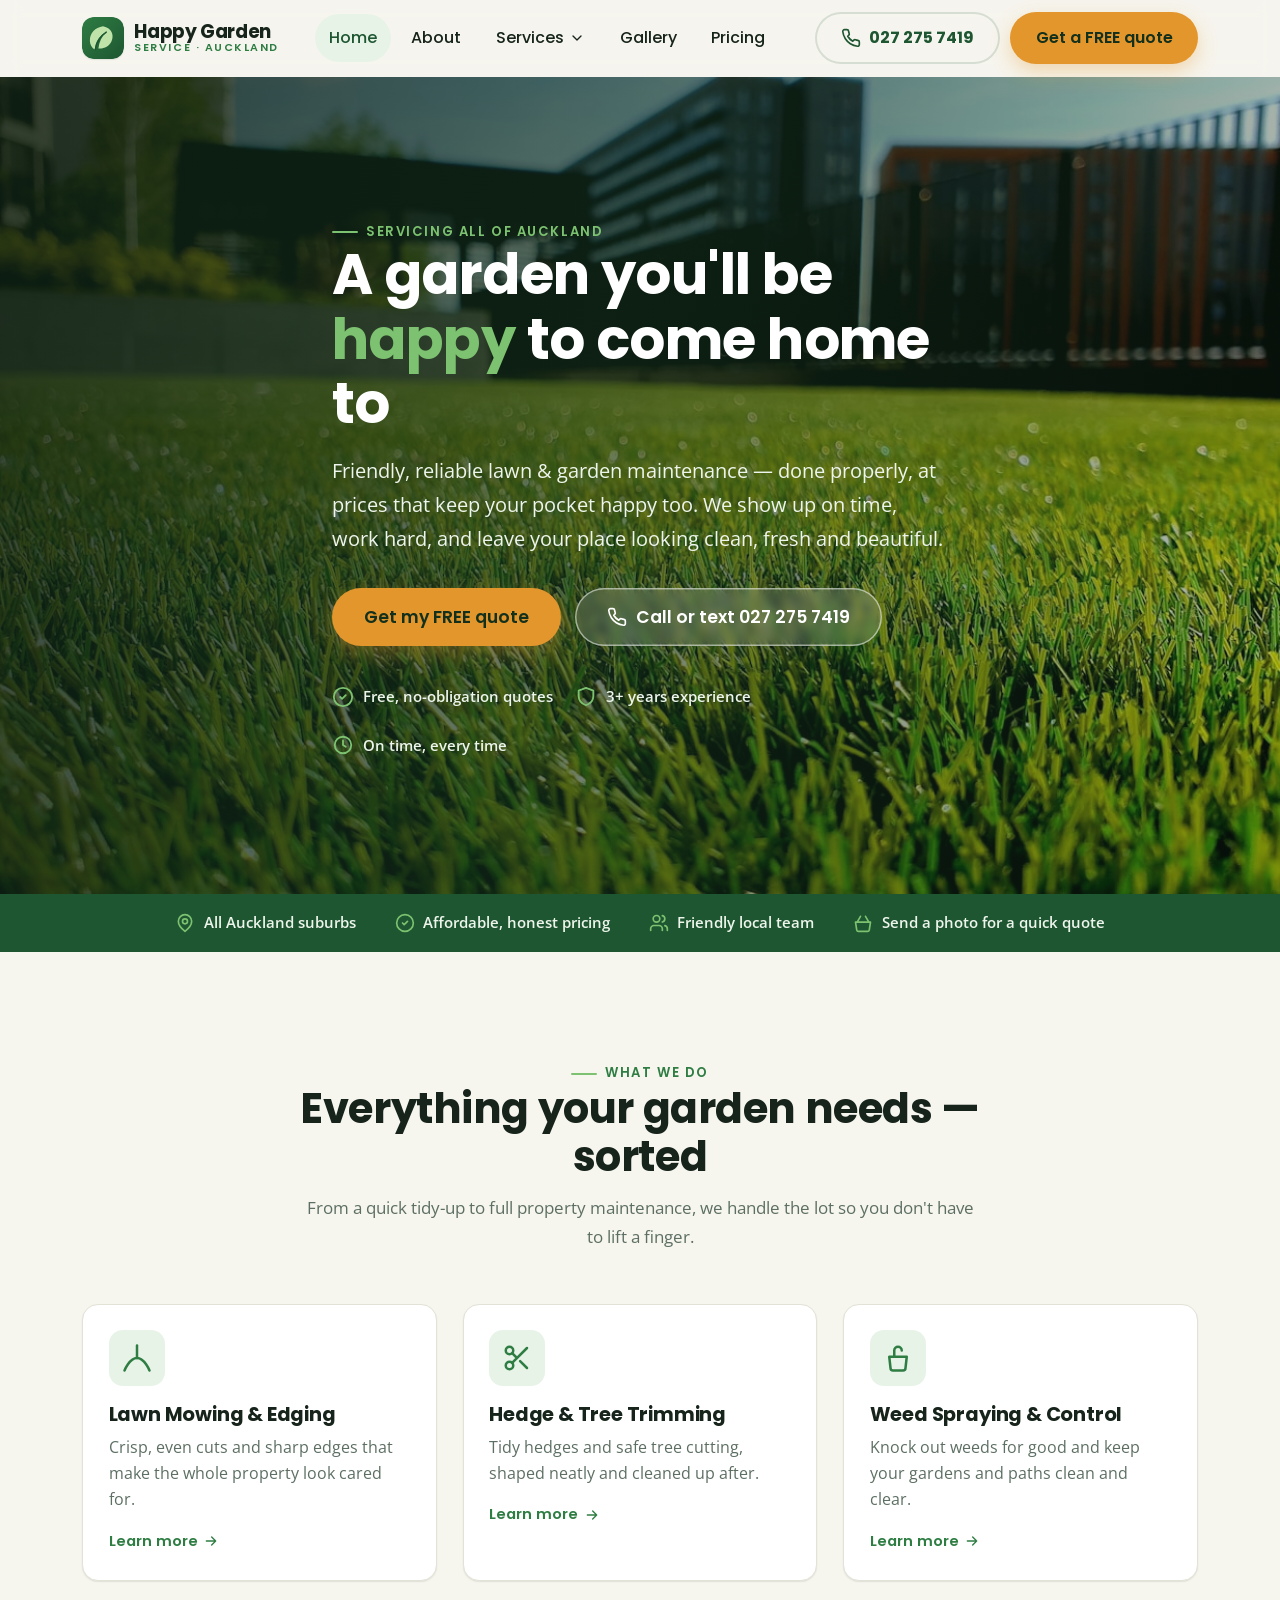
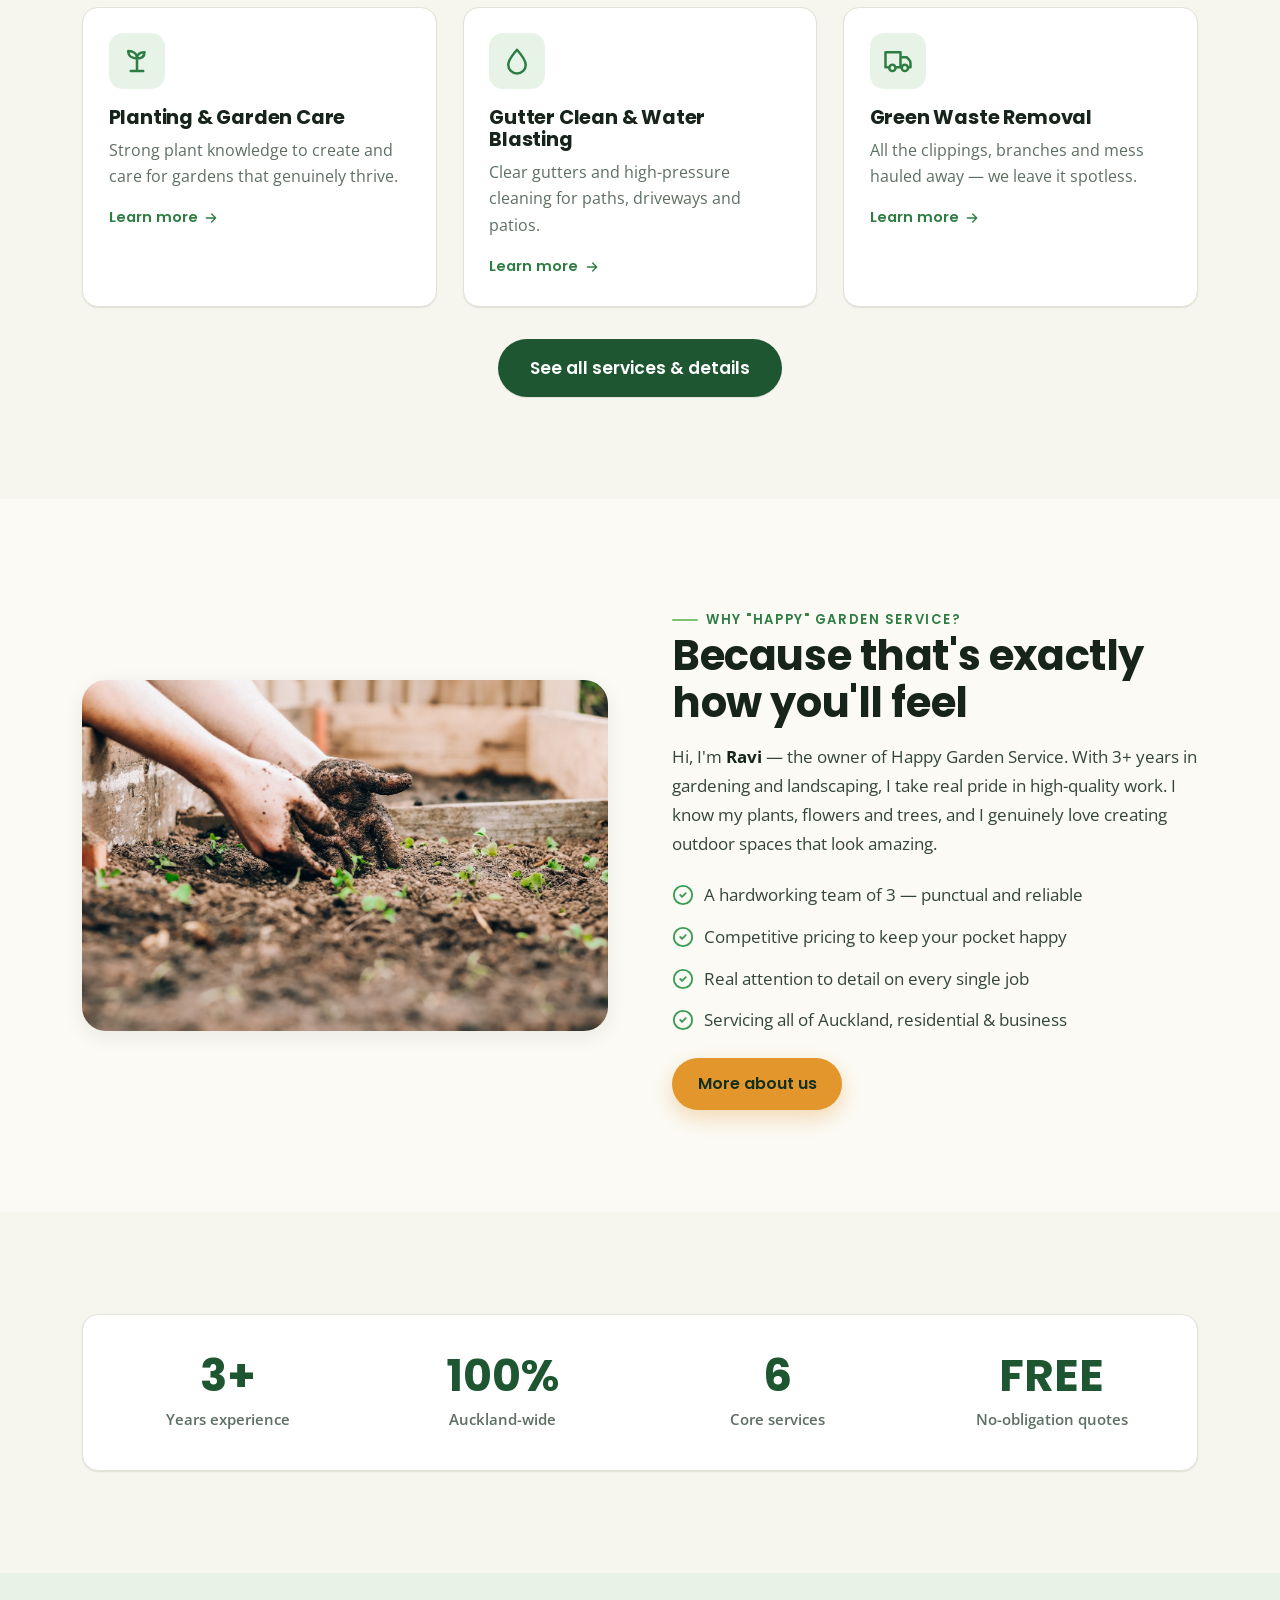
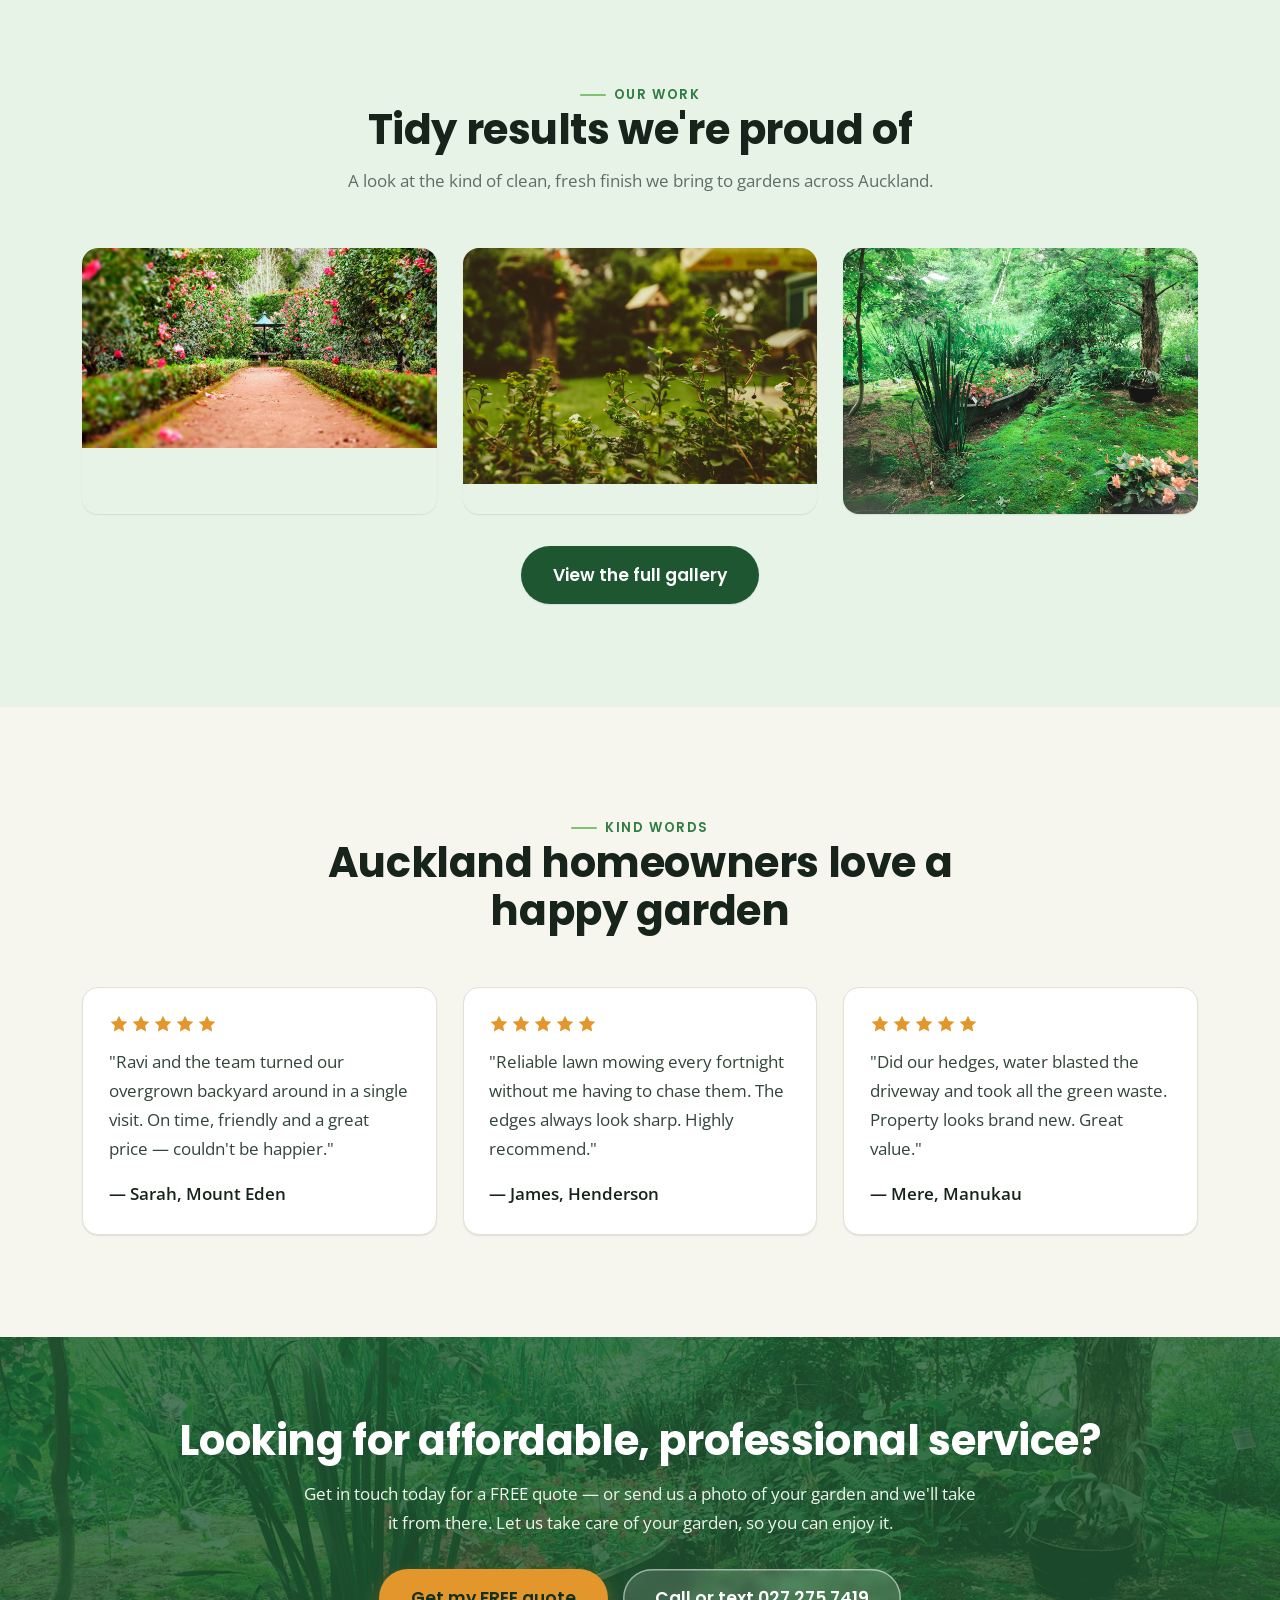
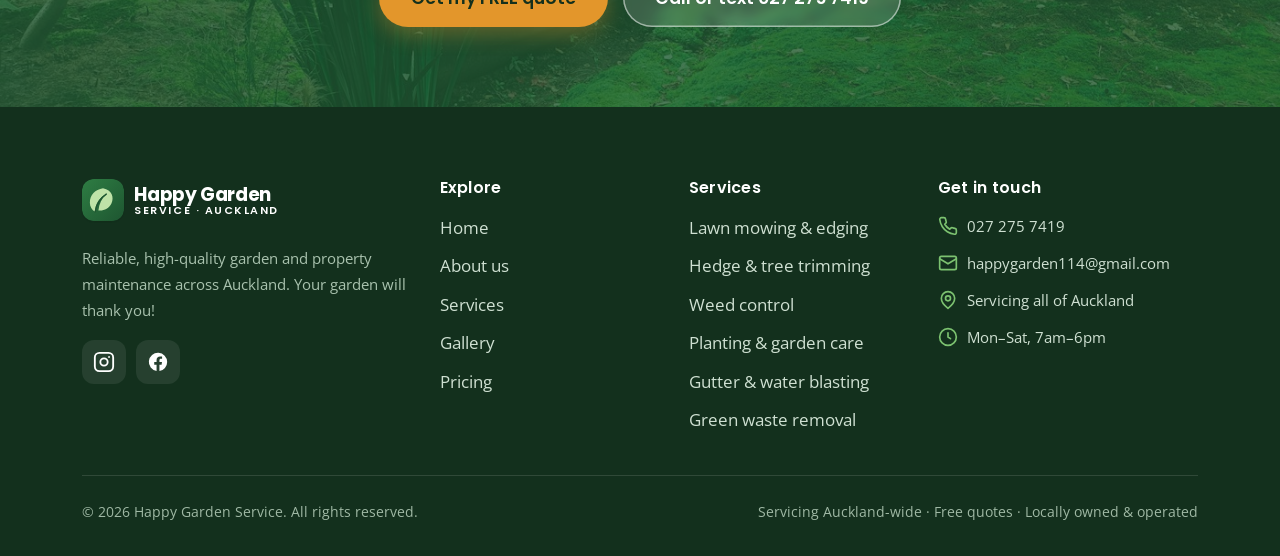
==== index.html @ cedd719c "Initial commit: Happy Garden Service website Multi-page static site (HTML/CSS/vanilla JS) for an Auc" ====
<!DOCTYPE html>
<html lang="en-NZ">
<head>
  <meta charset="UTF-8" />
  <meta name="viewport" content="width=device-width, initial-scale=1" />
  <title>Happy Garden Service | Lawn Mowing & Garden Maintenance in Auckland</title>
  <meta name="description" content="Affordable, reliable garden & lawn maintenance across Auckland. Lawn mowing, hedge trimming, weed control, planting, water blasting & green waste removal. Call 027 275 7419 for a FREE quote." />
  <meta name="keywords" content="lawn mowing Auckland, garden maintenance Auckland, hedge trimming, weed spraying, landscaping Auckland, gutter cleaning, water blasting, green waste removal" />
  <meta name="author" content="Happy Garden Service" />
  <link rel="canonical" href="https://www.happygardenservice.co.nz/" />
  <meta name="theme-color" content="#1e5631" />

  <!-- Open Graph / social -->
  <meta property="og:type" content="website" />
  <meta property="og:title" content="Happy Garden Service — Auckland Garden & Lawn Care" />
  <meta property="og:description" content="Your garden will thank you! Affordable, friendly, professional garden maintenance across Auckland. Get a FREE quote today." />
  <meta property="og:image" content="https://www.happygardenservice.co.nz/assets/images/hero-lawn.jpg" />
  <meta property="og:locale" content="en_NZ" />
  <meta name="twitter:card" content="summary_large_image" />

  <link rel="icon" type="image/svg+xml" href="assets/favicon.svg" />
  <link rel="apple-touch-icon" href="assets/favicon.svg" />
  <link rel="preconnect" href="https://fonts.googleapis.com" />
  <link rel="preconnect" href="https://fonts.gstatic.com" crossorigin />
  <link rel="stylesheet" href="css/styles.css" />

  <!-- Local business structured data (SEO) -->
  <script type="application/ld+json">
  {
    "@context": "https://schema.org",
    "@type": "LandscapingBusiness",
    "name": "Happy Garden Service",
    "image": "https://www.happygardenservice.co.nz/assets/images/hero-lawn.jpg",
    "description": "Garden and property maintenance across Auckland — lawn mowing, hedge trimming, weed control, planting, water blasting and green waste removal.",
    "telephone": "+64272757419",
    "email": "happygarden114@gmail.com",
    "url": "https://www.happygardenservice.co.nz/",
    "areaServed": { "@type": "City", "name": "Auckland" },
    "address": { "@type": "PostalAddress", "addressLocality": "Auckland", "addressCountry": "NZ" },
    "priceRange": "$$",
    "openingHours": "Mo-Sa 07:00-18:00",
    "sameAs": [
      "https://www.instagram.com/happygardenservice04/",
      "https://www.facebook.com/happygardenservice/"
    ]
  }
  </script>
</head>
<body>
  <a class="skip-link" href="#main">Skip to content</a>

  <!-- ============================ HEADER ============================ -->
  <header class="site-header">
    <div class="container nav">
      <a class="brand" href="index.html" aria-label="Happy Garden Service home">
        <img class="mark" src="assets/favicon.svg" alt="" width="42" height="42" />
        <span class="brand-text">Happy Garden<span>Service · Auckland</span></span>
      </a>

      <nav aria-label="Primary">
        <ul class="nav-menu">
          <li><a class="nav-link" href="index.html" aria-current="page">Home</a></li>
          <li><a class="nav-link" href="about.html">About</a></li>
          <li class="nav-item-dd">
            <button class="nav-link has-dropdown" aria-expanded="false" aria-haspopup="true">
              Services
              <svg class="chev" viewBox="0 0 24 24" fill="none" stroke="currentColor" stroke-width="2" stroke-linecap="round" stroke-linejoin="round"><path d="m6 9 6 6 6-6"/></svg>
            </button>
            <div class="dropdown" role="menu">
              <a href="services.html#lawn" role="menuitem"><svg viewBox="0 0 24 24" fill="none" stroke="currentColor" stroke-width="2" stroke-linecap="round" stroke-linejoin="round"><path d="M2 22s4-10 10-10 10 10 10 10"/><path d="M12 12V2"/></svg><span><span class="dd-t">Lawn Mowing & Edging</span><span class="dd-d">Crisp, even lawns every visit</span></span></a>
              <a href="services.html#hedge" role="menuitem"><svg viewBox="0 0 24 24" fill="none" stroke="currentColor" stroke-width="2" stroke-linecap="round" stroke-linejoin="round"><circle cx="6" cy="6" r="3"/><circle cx="6" cy="18" r="3"/><path d="M20 4 8.12 15.88M14.47 14.48 20 20M8.12 8.12 12 12"/></svg><span><span class="dd-t">Hedge & Tree Trimming</span><span class="dd-d">Neat shapes, tidy finish</span></span></a>
              <a href="services.html#weed" role="menuitem"><svg viewBox="0 0 24 24" fill="none" stroke="currentColor" stroke-width="2" stroke-linecap="round" stroke-linejoin="round"><path d="M9 11V6a3 3 0 0 1 6 0M5 11h14l-1 9a2 2 0 0 1-2 2H8a2 2 0 0 1-2-2z"/></svg><span><span class="dd-t">Weed Spraying & Control</span><span class="dd-d">Say goodbye to weeds</span></span></a>
              <a href="services.html#planting" role="menuitem"><svg viewBox="0 0 24 24" fill="none" stroke="currentColor" stroke-width="2" stroke-linecap="round" stroke-linejoin="round"><path d="M7 20h10M12 20V10M12 10C12 6 9 4 5 4c0 4 3 6 7 6M12 10c0-3 2-5 6-5 0 3-2 5-6 5"/></svg><span><span class="dd-t">Planting & Garden Care</span><span class="dd-d">Healthy, thriving gardens</span></span></a>
              <a href="services.html#blasting" role="menuitem"><svg viewBox="0 0 24 24" fill="none" stroke="currentColor" stroke-width="2" stroke-linecap="round" stroke-linejoin="round"><path d="M12 22a7 7 0 0 0 7-7c0-4-7-12-7-12S5 11 5 15a7 7 0 0 0 7 7z"/></svg><span><span class="dd-t">Gutter Clean & Water Blast</span><span class="dd-d">Sparkling paths & drives</span></span></a>
              <a href="services.html#waste" role="menuitem"><svg viewBox="0 0 24 24" fill="none" stroke="currentColor" stroke-width="2" stroke-linecap="round" stroke-linejoin="round"><path d="M10 17h4V5H2v12h3M20 17h2v-3.34a4 4 0 0 0-1.17-2.83L19 9h-5v8h1"/><circle cx="7.5" cy="17.5" r="2.5"/><circle cx="17.5" cy="17.5" r="2.5"/></svg><span><span class="dd-t">Green Waste Removal</span><span class="dd-d">We haul it all away</span></span></a>
              <a href="services.html" role="menuitem" style="background:var(--mint)"><svg viewBox="0 0 24 24" fill="none" stroke="currentColor" stroke-width="2" stroke-linecap="round" stroke-linejoin="round"><path d="M5 12h14M13 6l6 6-6 6"/></svg><span><span class="dd-t">View all services</span></span></a>
            </div>
          </li>
          <li><a class="nav-link" href="portfolio.html">Gallery</a></li>
          <li><a class="nav-link" href="pricing.html">Pricing</a></li>
        </ul>
      </nav>

      <div class="nav-cta">
        <a class="btn btn-outline btn-call" href="tel:+64272757419">
          <svg viewBox="0 0 24 24" fill="none" stroke="currentColor" stroke-width="2" stroke-linecap="round" stroke-linejoin="round"><path d="M22 16.92v3a2 2 0 0 1-2.18 2 19.79 19.79 0 0 1-8.63-3.07 19.5 19.5 0 0 1-6-6 19.79 19.79 0 0 1-3.07-8.67A2 2 0 0 1 4.11 2h3a2 2 0 0 1 2 1.72c.13.96.36 1.9.7 2.81a2 2 0 0 1-.45 2.11L8.09 9.91a16 16 0 0 0 6 6l1.27-1.27a2 2 0 0 1 2.11-.45c.91.34 1.85.57 2.81.7A2 2 0 0 1 22 16.92z"/></svg>
          <span class="num">027 275 7419</span>
        </a>
        <a class="btn btn-primary" href="pricing.html#book">Get a FREE quote</a>
        <button class="nav-toggle" aria-label="Open menu" aria-expanded="false" aria-controls="primary-nav">
          <svg class="icon-open" viewBox="0 0 24 24" fill="none" stroke="currentColor" stroke-width="2" stroke-linecap="round" stroke-linejoin="round"><path d="M4 6h16M4 12h16M4 18h16"/></svg>
          <svg class="icon-close" viewBox="0 0 24 24" fill="none" stroke="currentColor" stroke-width="2" stroke-linecap="round" stroke-linejoin="round"><path d="M18 6 6 18M6 6l12 12"/></svg>
        </button>
      </div>
    </div>
  </header>

  <main id="main">
    <!-- ============================ HERO ============================ -->
    <section class="hero">
      <div class="hero-media">
        <img src="assets/images/hero-lawn.jpg" alt="A freshly mown, lush green lawn in an Auckland backyard" fetchpriority="high" />
      </div>
      <div class="container hero-inner">
        <span class="eyebrow" style="color:var(--leaf)">Servicing all of Auckland</span>
        <h1>A garden you'll be <span class="accent">happy</span> to come home to</h1>
        <p class="hero-lead">Friendly, reliable lawn &amp; garden maintenance — done properly, at prices that keep your pocket happy too. We show up on time, work hard, and leave your place looking clean, fresh and beautiful.</p>
        <div class="hero-actions">
          <a class="btn btn-primary btn-lg" href="pricing.html#book">Get my FREE quote</a>
          <a class="btn btn-ghost-light btn-lg" href="tel:+64272757419">
            <svg viewBox="0 0 24 24" fill="none" stroke="currentColor" stroke-width="2" stroke-linecap="round" stroke-linejoin="round"><path d="M22 16.92v3a2 2 0 0 1-2.18 2 19.79 19.79 0 0 1-8.63-3.07 19.5 19.5 0 0 1-6-6 19.79 19.79 0 0 1-3.07-8.67A2 2 0 0 1 4.11 2h3a2 2 0 0 1 2 1.72c.13.96.36 1.9.7 2.81a2 2 0 0 1-.45 2.11L8.09 9.91a16 16 0 0 0 6 6l1.27-1.27a2 2 0 0 1 2.11-.45c.91.34 1.85.57 2.81.7A2 2 0 0 1 22 16.92z"/></svg>
            Call or text 027 275 7419
          </a>
        </div>
        <div class="hero-badges">
          <span class="hero-badge"><svg viewBox="0 0 24 24" fill="none" stroke="currentColor" stroke-width="2" stroke-linecap="round" stroke-linejoin="round"><path d="m9 12 2 2 4-4"/><circle cx="12" cy="12" r="10"/></svg> Free, no-obligation quotes</span>
          <span class="hero-badge"><svg viewBox="0 0 24 24" fill="none" stroke="currentColor" stroke-width="2" stroke-linecap="round" stroke-linejoin="round"><path d="M12 2 4 5v6c0 5 3.4 8.5 8 10 4.6-1.5 8-5 8-10V5z"/></svg> 3+ years experience</span>
          <span class="hero-badge"><svg viewBox="0 0 24 24" fill="none" stroke="currentColor" stroke-width="2" stroke-linecap="round" stroke-linejoin="round"><path d="M3 12a9 9 0 1 0 18 0 9 9 0 0 0-18 0z"/><path d="M12 7v5l3 2"/></svg> On time, every time</span>
        </div>
      </div>
    </section>

    <!-- ========================== TRUST BAR ========================= -->
    <div class="trustbar">
      <div class="container">
        <span><svg viewBox="0 0 24 24" fill="none" stroke="currentColor" stroke-width="2" stroke-linecap="round" stroke-linejoin="round"><path d="M20 10c0 6-8 12-8 12s-8-6-8-12a8 8 0 0 1 16 0z"/><circle cx="12" cy="10" r="3"/></svg> All Auckland suburbs</span>
        <span><svg viewBox="0 0 24 24" fill="none" stroke="currentColor" stroke-width="2" stroke-linecap="round" stroke-linejoin="round"><path d="m9 12 2 2 4-4"/><circle cx="12" cy="12" r="10"/></svg> Affordable, honest pricing</span>
        <span><svg viewBox="0 0 24 24" fill="none" stroke="currentColor" stroke-width="2" stroke-linecap="round" stroke-linejoin="round"><path d="M16 21v-2a4 4 0 0 0-4-4H6a4 4 0 0 0-4 4v2"/><circle cx="9" cy="7" r="4"/><path d="M22 21v-2a4 4 0 0 0-3-3.87M16 3.13a4 4 0 0 1 0 7.75"/></svg> Friendly local team</span>
        <span><svg viewBox="0 0 24 24" fill="none" stroke="currentColor" stroke-width="2" stroke-linecap="round" stroke-linejoin="round"><path d="m5 11 4-7M19 11l-4-7M3 11h18l-1.5 9.5a2 2 0 0 1-2 1.5h-11a2 2 0 0 1-2-1.5z"/></svg> Send a photo for a quick quote</span>
      </div>
    </div>

    <!-- =========================== SERVICES ========================= -->
    <section class="section">
      <div class="container">
        <div class="section-head reveal">
          <span class="eyebrow">What we do</span>
          <h2>Everything your garden needs — sorted</h2>
          <p>From a quick tidy-up to full property maintenance, we handle the lot so you don't have to lift a finger.</p>
        </div>

        <div class="grid grid-3">
          <a class="card service-card reveal" href="services.html#lawn" id="s-lawn">
            <span class="ic"><svg viewBox="0 0 24 24" fill="none" stroke="currentColor" stroke-width="2" stroke-linecap="round" stroke-linejoin="round"><path d="M2 22s4-10 10-10 10 10 10 10"/><path d="M12 12V2"/></svg></span>
            <h3>Lawn Mowing &amp; Edging</h3>
            <p>Crisp, even cuts and sharp edges that make the whole property look cared for.</p>
            <span class="more">Learn more <svg viewBox="0 0 24 24" fill="none" stroke="currentColor" stroke-width="2" stroke-linecap="round" stroke-linejoin="round"><path d="M5 12h14M13 6l6 6-6 6"/></svg></span>
          </a>
          <a class="card service-card reveal d1" href="services.html#hedge">
            <span class="ic"><svg viewBox="0 0 24 24" fill="none" stroke="currentColor" stroke-width="2" stroke-linecap="round" stroke-linejoin="round"><circle cx="6" cy="6" r="3"/><circle cx="6" cy="18" r="3"/><path d="M20 4 8.12 15.88M14.47 14.48 20 20M8.12 8.12 12 12"/></svg></span>
            <h3>Hedge &amp; Tree Trimming</h3>
            <p>Tidy hedges and safe tree cutting, shaped neatly and cleaned up after.</p>
            <span class="more">Learn more <svg viewBox="0 0 24 24" fill="none" stroke="currentColor" stroke-width="2" stroke-linecap="round" stroke-linejoin="round"><path d="M5 12h14M13 6l6 6-6 6"/></svg></span>
          </a>
          <a class="card service-card reveal d2" href="services.html#weed">
            <span class="ic"><svg viewBox="0 0 24 24" fill="none" stroke="currentColor" stroke-width="2" stroke-linecap="round" stroke-linejoin="round"><path d="M9 11V6a3 3 0 0 1 6 0M5 11h14l-1 9a2 2 0 0 1-2 2H8a2 2 0 0 1-2-2z"/></svg></span>
            <h3>Weed Spraying &amp; Control</h3>
            <p>Knock out weeds for good and keep your gardens and paths clean and clear.</p>
            <span class="more">Learn more <svg viewBox="0 0 24 24" fill="none" stroke="currentColor" stroke-width="2" stroke-linecap="round" stroke-linejoin="round"><path d="M5 12h14M13 6l6 6-6 6"/></svg></span>
          </a>
          <a class="card service-card reveal" href="services.html#planting">
            <span class="ic"><svg viewBox="0 0 24 24" fill="none" stroke="currentColor" stroke-width="2" stroke-linecap="round" stroke-linejoin="round"><path d="M7 20h10M12 20V10M12 10C12 6 9 4 5 4c0 4 3 6 7 6M12 10c0-3 2-5 6-5 0 3-2 5-6 5"/></svg></span>
            <h3>Planting &amp; Garden Care</h3>
            <p>Strong plant knowledge to create and care for gardens that genuinely thrive.</p>
            <span class="more">Learn more <svg viewBox="0 0 24 24" fill="none" stroke="currentColor" stroke-width="2" stroke-linecap="round" stroke-linejoin="round"><path d="M5 12h14M13 6l6 6-6 6"/></svg></span>
          </a>
          <a class="card service-card reveal d1" href="services.html#blasting">
            <span class="ic"><svg viewBox="0 0 24 24" fill="none" stroke="currentColor" stroke-width="2" stroke-linecap="round" stroke-linejoin="round"><path d="M12 22a7 7 0 0 0 7-7c0-4-7-12-7-12S5 11 5 15a7 7 0 0 0 7 7z"/></svg></span>
            <h3>Gutter Clean &amp; Water Blasting</h3>
            <p>Clear gutters and high-pressure cleaning for paths, driveways and patios.</p>
            <span class="more">Learn more <svg viewBox="0 0 24 24" fill="none" stroke="currentColor" stroke-width="2" stroke-linecap="round" stroke-linejoin="round"><path d="M5 12h14M13 6l6 6-6 6"/></svg></span>
          </a>
          <a class="card service-card reveal d2" href="services.html#waste">
            <span class="ic"><svg viewBox="0 0 24 24" fill="none" stroke="currentColor" stroke-width="2" stroke-linecap="round" stroke-linejoin="round"><path d="M10 17h4V5H2v12h3M20 17h2v-3.34a4 4 0 0 0-1.17-2.83L19 9h-5v8h1"/><circle cx="7.5" cy="17.5" r="2.5"/><circle cx="17.5" cy="17.5" r="2.5"/></svg></span>
            <h3>Green Waste Removal</h3>
            <p>All the clippings, branches and mess hauled away — we leave it spotless.</p>
            <span class="more">Learn more <svg viewBox="0 0 24 24" fill="none" stroke="currentColor" stroke-width="2" stroke-linecap="round" stroke-linejoin="round"><path d="M5 12h14M13 6l6 6-6 6"/></svg></span>
          </a>
        </div>
        <div class="text-center mt-4 reveal">
          <a class="btn btn-green btn-lg" href="services.html">See all services &amp; details</a>
        </div>
      </div>
    </section>

    <!-- ========================= WHY / ABOUT ======================== -->
    <section class="section section--tint">
      <div class="container split">
        <div class="split-media reveal">
          <img src="assets/images/planting-hands.jpg" alt="A Happy Garden Service gardener planting seedlings in fresh soil" loading="lazy" />
        </div>
        <div class="split-body reveal d1">
          <span class="eyebrow">Why "Happy" Garden Service?</span>
          <h2>Because that's exactly how you'll feel</h2>
          <p>Hi, I'm <strong>Ravi</strong> — the owner of Happy Garden Service. With 3+ years in gardening and landscaping, I take real pride in high-quality work. I know my plants, flowers and trees, and I genuinely love creating outdoor spaces that look amazing.</p>
          <ul class="split-list">
            <li><svg viewBox="0 0 24 24" fill="none" stroke="currentColor" stroke-width="2" stroke-linecap="round" stroke-linejoin="round"><path d="m9 12 2 2 4-4"/><circle cx="12" cy="12" r="10"/></svg> A hardworking team of 3 — punctual and reliable</li>
            <li><svg viewBox="0 0 24 24" fill="none" stroke="currentColor" stroke-width="2" stroke-linecap="round" stroke-linejoin="round"><path d="m9 12 2 2 4-4"/><circle cx="12" cy="12" r="10"/></svg> Competitive pricing to keep your pocket happy</li>
            <li><svg viewBox="0 0 24 24" fill="none" stroke="currentColor" stroke-width="2" stroke-linecap="round" stroke-linejoin="round"><path d="m9 12 2 2 4-4"/><circle cx="12" cy="12" r="10"/></svg> Real attention to detail on every single job</li>
            <li><svg viewBox="0 0 24 24" fill="none" stroke="currentColor" stroke-width="2" stroke-linecap="round" stroke-linejoin="round"><path d="m9 12 2 2 4-4"/><circle cx="12" cy="12" r="10"/></svg> Servicing all of Auckland, residential &amp; business</li>
          </ul>
          <a class="btn btn-primary" href="about.html">More about us</a>
        </div>
      </div>
    </section>

    <!-- =========================== STATS ============================ -->
    <section class="section">
      <div class="container">
        <div class="card stats reveal" style="padding:1rem">
          <div class="stat"><div class="num"><span data-count="3" data-suffix="+">0</span></div><div class="lbl">Years experience</div></div>
          <div class="stat"><div class="num"><span data-count="100" data-suffix="%">0</span></div><div class="lbl">Auckland-wide</div></div>
          <div class="stat"><div class="num"><span data-count="6">0</span></div><div class="lbl">Core services</div></div>
          <div class="stat"><div class="num">FREE</div><div class="lbl">No-obligation quotes</div></div>
        </div>
      </div>
    </section>

    <!-- ========================= GALLERY PREVIEW ==================== -->
    <section class="section section--mint">
      <div class="container">
        <div class="section-head reveal">
          <span class="eyebrow">Our work</span>
          <h2>Tidy results we're proud of</h2>
          <p>A look at the kind of clean, fresh finish we bring to gardens across Auckland.</p>
        </div>
        <div class="grid grid-3">
          <div class="shot reveal" style="border-radius:var(--radius);overflow:hidden;box-shadow:var(--shadow-sm)">
            <img src="assets/images/garden-path.jpg" alt="A flowering garden path neatly maintained" loading="lazy" />
          </div>
          <div class="shot reveal d1" style="border-radius:var(--radius);overflow:hidden;box-shadow:var(--shadow-sm)">
            <img src="assets/images/backyard.jpg" alt="A tidy backyard garden with healthy lawn and plants" loading="lazy" />
          </div>
          <div class="shot reveal d2" style="border-radius:var(--radius);overflow:hidden;box-shadow:var(--shadow-sm)">
            <img src="assets/images/lush-garden.jpg" alt="A lush, well cared for green garden" loading="lazy" />
          </div>
        </div>
        <div class="text-center mt-4 reveal">
          <a class="btn btn-green btn-lg" href="portfolio.html">View the full gallery</a>
        </div>
      </div>
    </section>

    <!-- ======================== TESTIMONIALS ======================= -->
    <!-- NOTE TO OWNER: replace these with your real Google / Facebook reviews. -->
    <section class="section">
      <div class="container">
        <div class="section-head reveal">
          <span class="eyebrow">Kind words</span>
          <h2>Auckland homeowners love a happy garden</h2>
        </div>
        <div class="grid grid-3">
          <figure class="card reveal">
            <div style="color:var(--amber);display:flex;gap:2px" aria-label="5 out of 5 stars">
              <svg viewBox="0 0 24 24" fill="currentColor" width="20" height="20"><path d="m12 2 3.09 6.26L22 9.27l-5 4.87 1.18 6.88L12 17.77l-6.18 3.25L7 14.14 2 9.27l6.91-1.01z"/></svg>
              <svg viewBox="0 0 24 24" fill="currentColor" width="20" height="20"><path d="m12 2 3.09 6.26L22 9.27l-5 4.87 1.18 6.88L12 17.77l-6.18 3.25L7 14.14 2 9.27l6.91-1.01z"/></svg>
              <svg viewBox="0 0 24 24" fill="currentColor" width="20" height="20"><path d="m12 2 3.09 6.26L22 9.27l-5 4.87 1.18 6.88L12 17.77l-6.18 3.25L7 14.14 2 9.27l6.91-1.01z"/></svg>
              <svg viewBox="0 0 24 24" fill="currentColor" width="20" height="20"><path d="m12 2 3.09 6.26L22 9.27l-5 4.87 1.18 6.88L12 17.77l-6.18 3.25L7 14.14 2 9.27l6.91-1.01z"/></svg>
              <svg viewBox="0 0 24 24" fill="currentColor" width="20" height="20"><path d="m12 2 3.09 6.26L22 9.27l-5 4.87 1.18 6.88L12 17.77l-6.18 3.25L7 14.14 2 9.27l6.91-1.01z"/></svg>
            </div>
            <blockquote style="margin:.9rem 0 0;border:0;padding:0"><p>"Ravi and the team turned our overgrown backyard around in a single visit. On time, friendly and a great price — couldn't be happier."</p></blockquote>
            <figcaption class="muted mt-2" style="font-weight:600;color:var(--ink)">— Sarah, Mount Eden</figcaption>
          </figure>
          <figure class="card reveal d1">
            <div style="color:var(--amber);display:flex;gap:2px" aria-label="5 out of 5 stars">
              <svg viewBox="0 0 24 24" fill="currentColor" width="20" height="20"><path d="m12 2 3.09 6.26L22 9.27l-5 4.87 1.18 6.88L12 17.77l-6.18 3.25L7 14.14 2 9.27l6.91-1.01z"/></svg>
              <svg viewBox="0 0 24 24" fill="currentColor" width="20" height="20"><path d="m12 2 3.09 6.26L22 9.27l-5 4.87 1.18 6.88L12 17.77l-6.18 3.25L7 14.14 2 9.27l6.91-1.01z"/></svg>
              <svg viewBox="0 0 24 24" fill="currentColor" width="20" height="20"><path d="m12 2 3.09 6.26L22 9.27l-5 4.87 1.18 6.88L12 17.77l-6.18 3.25L7 14.14 2 9.27l6.91-1.01z"/></svg>
              <svg viewBox="0 0 24 24" fill="currentColor" width="20" height="20"><path d="m12 2 3.09 6.26L22 9.27l-5 4.87 1.18 6.88L12 17.77l-6.18 3.25L7 14.14 2 9.27l6.91-1.01z"/></svg>
              <svg viewBox="0 0 24 24" fill="currentColor" width="20" height="20"><path d="m12 2 3.09 6.26L22 9.27l-5 4.87 1.18 6.88L12 17.77l-6.18 3.25L7 14.14 2 9.27l6.91-1.01z"/></svg>
            </div>
            <blockquote style="margin:.9rem 0 0;border:0;padding:0"><p>"Reliable lawn mowing every fortnight without me having to chase them. The edges always look sharp. Highly recommend."</p></blockquote>
            <figcaption class="muted mt-2" style="font-weight:600;color:var(--ink)">— James, Henderson</figcaption>
          </figure>
          <figure class="card reveal d2">
            <div style="color:var(--amber);display:flex;gap:2px" aria-label="5 out of 5 stars">
              <svg viewBox="0 0 24 24" fill="currentColor" width="20" height="20"><path d="m12 2 3.09 6.26L22 9.27l-5 4.87 1.18 6.88L12 17.77l-6.18 3.25L7 14.14 2 9.27l6.91-1.01z"/></svg>
              <svg viewBox="0 0 24 24" fill="currentColor" width="20" height="20"><path d="m12 2 3.09 6.26L22 9.27l-5 4.87 1.18 6.88L12 17.77l-6.18 3.25L7 14.14 2 9.27l6.91-1.01z"/></svg>
              <svg viewBox="0 0 24 24" fill="currentColor" width="20" height="20"><path d="m12 2 3.09 6.26L22 9.27l-5 4.87 1.18 6.88L12 17.77l-6.18 3.25L7 14.14 2 9.27l6.91-1.01z"/></svg>
              <svg viewBox="0 0 24 24" fill="currentColor" width="20" height="20"><path d="m12 2 3.09 6.26L22 9.27l-5 4.87 1.18 6.88L12 17.77l-6.18 3.25L7 14.14 2 9.27l6.91-1.01z"/></svg>
              <svg viewBox="0 0 24 24" fill="currentColor" width="20" height="20"><path d="m12 2 3.09 6.26L22 9.27l-5 4.87 1.18 6.88L12 17.77l-6.18 3.25L7 14.14 2 9.27l6.91-1.01z"/></svg>
            </div>
            <blockquote style="margin:.9rem 0 0;border:0;padding:0"><p>"Did our hedges, water blasted the driveway and took all the green waste. Property looks brand new. Great value."</p></blockquote>
            <figcaption class="muted mt-2" style="font-weight:600;color:var(--ink)">— Mere, Manukau</figcaption>
          </figure>
        </div>
      </div>
    </section>

    <!-- =========================== CTA BAND ========================= -->
    <section class="cta-band">
      <img class="bg" src="assets/images/lush-garden.jpg" alt="" aria-hidden="true" loading="lazy" />
      <div class="container">
        <h2>Looking for affordable, professional service?</h2>
        <p>Get in touch today for a FREE quote — or send us a photo of your garden and we'll take it from there. Let us take care of your garden, so you can enjoy it.</p>
        <div class="hero-actions">
          <a class="btn btn-primary btn-lg" href="pricing.html#book">Get my FREE quote</a>
          <a class="btn btn-ghost-light btn-lg" href="tel:+64272757419">Call or text 027 275 7419</a>
        </div>
      </div>
    </section>
  </main>

  <!-- ============================ FOOTER =========================== -->
  <footer class="site-footer">
    <div class="container">
      <div class="footer-grid">
        <div class="footer-brand">
          <a class="brand" href="index.html" aria-label="Happy Garden Service home">
            <img class="mark" src="assets/favicon.svg" alt="" width="42" height="42" />
            <span class="brand-text" style="color:#fff">Happy Garden<span>Service · Auckland</span></span>
          </a>
          <p>Reliable, high-quality garden and property maintenance across Auckland. Your garden will thank you!</p>
          <div class="socials">
            <a href="https://www.instagram.com/happygardenservice04/" target="_blank" rel="noopener" aria-label="Happy Garden Service on Instagram">
              <svg viewBox="0 0 24 24" fill="none" stroke="currentColor" stroke-width="2" stroke-linecap="round" stroke-linejoin="round"><rect x="2" y="2" width="20" height="20" rx="5"/><circle cx="12" cy="12" r="4"/><circle cx="17.5" cy="6.5" r="1" fill="currentColor" stroke="none"/></svg>
            </a>
            <a href="https://www.facebook.com/happygardenservice/" target="_blank" rel="noopener" aria-label="Happy Garden Service on Facebook">
              <svg viewBox="0 0 24 24" fill="currentColor"><path d="M22 12a10 10 0 1 0-11.56 9.88v-6.99H7.9V12h2.54V9.8c0-2.5 1.49-3.89 3.78-3.89 1.09 0 2.24.2 2.24.2v2.46h-1.26c-1.24 0-1.63.77-1.63 1.56V12h2.78l-.44 2.89h-2.34v6.99A10 10 0 0 0 22 12z"/></svg>
            </a>
          </div>
        </div>

        <div>
          <h4>Explore</h4>
          <ul class="footer-links">
            <li><a href="index.html">Home</a></li>
            <li><a href="about.html">About us</a></li>
            <li><a href="services.html">Services</a></li>
            <li><a href="portfolio.html">Gallery</a></li>
            <li><a href="pricing.html">Pricing</a></li>
          </ul>
        </div>

        <div>
          <h4>Services</h4>
          <ul class="footer-links">
            <li><a href="services.html#lawn">Lawn mowing &amp; edging</a></li>
            <li><a href="services.html#hedge">Hedge &amp; tree trimming</a></li>
            <li><a href="services.html#weed">Weed control</a></li>
            <li><a href="services.html#planting">Planting &amp; garden care</a></li>
            <li><a href="services.html#blasting">Gutter &amp; water blasting</a></li>
            <li><a href="services.html#waste">Green waste removal</a></li>
          </ul>
        </div>

        <div>
          <h4>Get in touch</h4>
          <ul class="footer-contact">
            <li><svg viewBox="0 0 24 24" fill="none" stroke="currentColor" stroke-width="2" stroke-linecap="round" stroke-linejoin="round"><path d="M22 16.92v3a2 2 0 0 1-2.18 2 19.79 19.79 0 0 1-8.63-3.07 19.5 19.5 0 0 1-6-6 19.79 19.79 0 0 1-3.07-8.67A2 2 0 0 1 4.11 2h3a2 2 0 0 1 2 1.72c.13.96.36 1.9.7 2.81a2 2 0 0 1-.45 2.11L8.09 9.91a16 16 0 0 0 6 6l1.27-1.27a2 2 0 0 1 2.11-.45c.91.34 1.85.57 2.81.7A2 2 0 0 1 22 16.92z"/></svg><a href="tel:+64272757419">027 275 7419</a></li>
            <li><svg viewBox="0 0 24 24" fill="none" stroke="currentColor" stroke-width="2" stroke-linecap="round" stroke-linejoin="round"><rect x="2" y="4" width="20" height="16" rx="2"/><path d="m22 7-10 6L2 7"/></svg><a href="mailto:happygarden114@gmail.com">happygarden114@gmail.com</a></li>
            <li><svg viewBox="0 0 24 24" fill="none" stroke="currentColor" stroke-width="2" stroke-linecap="round" stroke-linejoin="round"><path d="M20 10c0 6-8 12-8 12s-8-6-8-12a8 8 0 0 1 16 0z"/><circle cx="12" cy="10" r="3"/></svg> Servicing all of Auckland</li>
            <li><svg viewBox="0 0 24 24" fill="none" stroke="currentColor" stroke-width="2" stroke-linecap="round" stroke-linejoin="round"><circle cx="12" cy="12" r="10"/><path d="M12 7v5l3 2"/></svg> Mon–Sat, 7am–6pm</li>
          </ul>
        </div>
      </div>

      <div class="footer-bottom">
        <span>© <span data-year>2026</span> Happy Garden Service. All rights reserved.</span>
        <span>Servicing Auckland-wide · Free quotes · Locally owned &amp; operated</span>
      </div>
    </div>
  </footer>

  <script src="js/main.js" defer></script>
</body>
</html>
---- css/styles.css ----
/* =====================================================================
   Happy Garden Service — Design System
   Clean & minimal · natural green palette · accessible (older audience)
   Fonts: Poppins (headings) + Open Sans (body)
   ===================================================================== */

@import url('https://fonts.googleapis.com/css2?family=Poppins:wght@500;600;700&family=Open+Sans:wght@400;500;600;700&display=swap');

/* ------------------------------- Tokens ----------------------------- */
:root {
  /* Brand greens */
  --green-900: #13301d;
  --green-800: #1e5631;   /* primary */
  --green-700: #2e7d43;
  --green-600: #3a9c54;
  --green-500: #57b368;
  --leaf:      #7cc270;
  --mint:      #e8f3e8;

  /* Warm amber accent (CTA / "FREE" highlights) */
  --amber:      #e3962b;
  --amber-600:  #c97f1c;
  --amber-soft: #fbe7c6;

  /* Naturals / surfaces */
  --cream:    #f6f5ee;
  --cream-2:  #fbfaf4;
  --white:    #ffffff;

  /* Text */
  --ink:    #16241b;   /* headings */
  --body:   #33453a;   /* body copy */
  --muted:  #5d6f63;   /* secondary */
  --on-dark: #eef5ec;

  /* Lines & shadows */
  --border:  #e3e2d6;
  --border-2:#d6ddd2;
  --shadow-sm: 0 1px 2px rgba(20,40,25,.06), 0 1px 1px rgba(20,40,25,.04);
  --shadow:    0 6px 20px rgba(20,40,25,.08);
  --shadow-lg: 0 18px 44px rgba(20,40,25,.16);

  /* Geometry */
  --radius-sm: 10px;
  --radius:    16px;
  --radius-lg: 24px;
  --radius-pill: 999px;

  /* Rhythm */
  --container: 1180px;
  --gutter: clamp(1.1rem, 4vw, 2rem);
  --section-y: clamp(3.5rem, 8vw, 7rem);

  /* Motion */
  --t-fast: 160ms;
  --t: 240ms;
  --ease: cubic-bezier(.22,.61,.36,1);

  /* Z-index scale */
  --z-header: 100;
  --z-dropdown: 110;
  --z-overlay: 200;
  --z-toast: 300;
}

/* ------------------------------- Reset ------------------------------ */
*, *::before, *::after { box-sizing: border-box; }
* { margin: 0; }
html { scroll-behavior: smooth; -webkit-text-size-adjust: 100%; }
body {
  font-family: 'Open Sans', system-ui, -apple-system, Segoe UI, Roboto, sans-serif;
  font-size: 1.0625rem;            /* 17px base — easier reading */
  line-height: 1.7;
  color: var(--body);
  background: var(--cream);
  -webkit-font-smoothing: antialiased;
  text-rendering: optimizeLegibility;
  overflow-x: hidden;
}
img, svg, video { display: block; max-width: 100%; height: auto; }
a { color: var(--green-700); text-decoration: none; }
a:hover { color: var(--green-800); }
ul { list-style: none; padding: 0; }
button { font: inherit; cursor: pointer; border: none; background: none; }
input, textarea, select { font: inherit; color: var(--ink); }

/* ---------------------------- Typography ---------------------------- */
h1, h2, h3, h4 {
  font-family: 'Poppins', system-ui, sans-serif;
  color: var(--ink);
  line-height: 1.15;
  font-weight: 700;
  letter-spacing: -0.01em;
}
h1 { font-size: clamp(2.1rem, 5.2vw, 3.5rem); }
h2 { font-size: clamp(1.7rem, 3.8vw, 2.6rem); }
h3 { font-size: clamp(1.25rem, 2.2vw, 1.6rem); }
h4 { font-size: 1.125rem; font-weight: 600; }
p { max-width: 68ch; }
strong { color: var(--ink); font-weight: 700; }

.eyebrow {
  display: inline-flex; align-items: center; gap: .5rem;
  font-family: 'Poppins', sans-serif;
  font-weight: 600; font-size: .82rem;
  letter-spacing: .12em; text-transform: uppercase;
  color: var(--green-700);
}
.eyebrow::before {
  content: ""; width: 26px; height: 2px; border-radius: 2px;
  background: var(--leaf);
}

/* ------------------------------ Layout ------------------------------ */
.container { width: 100%; max-width: var(--container); margin-inline: auto; padding-inline: var(--gutter); }
.section { padding-block: var(--section-y); }
.section--tint { background: var(--cream-2); }
.section--mint { background: var(--mint); }
.section-head { max-width: 720px; margin: 0 auto clamp(2rem,5vw,3.25rem); text-align: center; }
.section-head p { margin: .85rem auto 0; color: var(--muted); }
.text-center { text-align: center; }

.grid { display: grid; gap: clamp(1rem, 2.5vw, 1.6rem); }
.grid-2 { grid-template-columns: repeat(2, 1fr); }
.grid-3 { grid-template-columns: repeat(3, 1fr); }
.grid-4 { grid-template-columns: repeat(4, 1fr); }

/* --------------------------- Skip link ------------------------------ */
.skip-link {
  position: absolute; left: 1rem; top: -100px;
  background: var(--green-800); color: #fff; padding: .7rem 1.1rem;
  border-radius: var(--radius-sm); z-index: var(--z-toast);
  transition: top var(--t) var(--ease);
}
.skip-link:focus { top: 1rem; color: #fff; }

/* ------------------------------ Buttons ----------------------------- */
.btn {
  display: inline-flex; align-items: center; justify-content: center; gap: .55rem;
  font-family: 'Poppins', sans-serif; font-weight: 600; font-size: 1rem;
  padding: .95rem 1.6rem; min-height: 52px;       /* >=44px tap target */
  border-radius: var(--radius-pill);
  transition: transform var(--t-fast) var(--ease), background var(--t) var(--ease),
              box-shadow var(--t) var(--ease), color var(--t) var(--ease);
  will-change: transform; text-align: center; line-height: 1.1;
}
.btn:active { transform: translateY(1px); }
.btn svg { width: 20px; height: 20px; }

.btn-primary { background: var(--amber); color: var(--green-900); box-shadow: 0 8px 20px rgba(227,150,43,.32); }
.btn-primary:hover { background: var(--amber-600); color: var(--green-900); box-shadow: 0 12px 26px rgba(227,150,43,.4); transform: translateY(-2px); }

.btn-green { background: var(--green-800); color: #fff; box-shadow: var(--shadow-sm); }
.btn-green:hover { background: var(--green-900); color: #fff; transform: translateY(-2px); box-shadow: var(--shadow); }

.btn-outline { background: transparent; color: var(--green-800); box-shadow: inset 0 0 0 2px var(--border-2); }
.btn-outline:hover { color: var(--green-900); box-shadow: inset 0 0 0 2px var(--green-600); background: var(--white); transform: translateY(-2px); }

.btn-ghost-light { background: rgba(255,255,255,.14); color: #fff; box-shadow: inset 0 0 0 1.5px rgba(255,255,255,.5); backdrop-filter: blur(4px); }
.btn-ghost-light:hover { background: rgba(255,255,255,.24); color: #fff; transform: translateY(-2px); }

.btn-block { width: 100%; }
.btn-lg { font-size: 1.08rem; padding: 1.1rem 2rem; min-height: 58px; }

/* phone helper button */
.btn-call .num { font-weight: 700; }

/* ------------------------------ Header ------------------------------ */
.site-header {
  position: sticky; top: 0; z-index: var(--z-header);
  background: rgba(246,245,238,.82);
  backdrop-filter: saturate(140%) blur(10px);
  border-bottom: 1px solid transparent;
  transition: box-shadow var(--t) var(--ease), background var(--t) var(--ease), border-color var(--t);
}
.site-header.scrolled { box-shadow: var(--shadow-sm); border-color: var(--border); background: rgba(246,245,238,.95); }
.nav { display: flex; align-items: center; justify-content: space-between; gap: 1rem; min-height: 76px; }

.brand { display: inline-flex; align-items: center; gap: .65rem; color: var(--ink); }
.brand:hover { color: var(--ink); }
.brand .mark { width: 42px; height: 42px; flex: none; border-radius: 12px; box-shadow: var(--shadow-sm); }
.brand .brand-text { font-family: 'Poppins', sans-serif; font-weight: 700; font-size: 1.18rem; line-height: 1.05; letter-spacing: -.02em; }
.brand .brand-text span { display: block; font-size: .68rem; font-weight: 600; letter-spacing: .14em; text-transform: uppercase; color: var(--green-700); }

/* Primary nav */
.nav-menu { display: flex; align-items: center; gap: .35rem; }
.nav-menu > li { position: relative; }
.nav-link {
  display: inline-flex; align-items: center; gap: .35rem;
  font-family: 'Poppins', sans-serif; font-weight: 500; font-size: 1rem;
  color: var(--ink); padding: .65rem .9rem; border-radius: var(--radius-pill);
  transition: background var(--t-fast), color var(--t-fast);
}
.nav-link:hover, .nav-link:focus-visible { background: var(--mint); color: var(--green-800); }
.nav-link[aria-current="page"] { color: var(--green-800); background: var(--mint); }
.nav-link .chev { width: 16px; height: 16px; transition: transform var(--t); }
.has-dropdown[aria-expanded="true"] .chev { transform: rotate(180deg); }

/* Dropdown */
.dropdown {
  position: absolute; top: calc(100% + 10px); left: 0; min-width: 268px;
  background: var(--white); border: 1px solid var(--border);
  border-radius: var(--radius); box-shadow: var(--shadow-lg);
  padding: .5rem; z-index: var(--z-dropdown);
  opacity: 0; visibility: hidden; transform: translateY(8px);
  transition: opacity var(--t) var(--ease), transform var(--t) var(--ease), visibility var(--t);
}
.nav-item-dd:hover .dropdown,
.nav-item-dd:focus-within .dropdown,
.dropdown.open { opacity: 1; visibility: visible; transform: translateY(0); }
.dropdown a {
  display: flex; gap: .7rem; align-items: flex-start;
  padding: .7rem .8rem; border-radius: var(--radius-sm); color: var(--ink);
  transition: background var(--t-fast);
}
.dropdown a:hover { background: var(--mint); }
.dropdown a svg { width: 22px; height: 22px; color: var(--green-600); flex: none; margin-top: 2px; }
.dropdown a .dd-t { font-family:'Poppins',sans-serif; font-weight: 600; font-size: .98rem; display: block; }
.dropdown a .dd-d { font-size: .82rem; color: var(--muted); }

.nav-cta { display: flex; align-items: center; gap: .6rem; }

/* Hamburger */
.nav-toggle { display: none; width: 48px; height: 48px; border-radius: 12px; align-items: center; justify-content: center; color: var(--ink); }
.nav-toggle:hover { background: var(--mint); }
.nav-toggle svg { width: 28px; height: 28px; }
.nav-toggle .icon-close { display: none; }
body.menu-open .nav-toggle .icon-open { display: none; }
body.menu-open .nav-toggle .icon-close { display: block; }

/* ------------------------------- Hero ------------------------------- */
.hero { position: relative; overflow: hidden; background: var(--green-900); }
.hero-media { position: absolute; inset: 0; }
.hero-media img { width: 100%; height: 100%; object-fit: cover; }
.hero-media::after {
  content: ""; position: absolute; inset: 0;
  background: linear-gradient(105deg, rgba(13,32,20,.86) 0%, rgba(20,48,29,.66) 45%, rgba(20,48,29,.28) 100%);
}
.hero-inner { position: relative; padding-block: clamp(4.5rem, 12vw, 8.5rem); max-width: 680px; }
.hero h1 { color: #fff; }
.hero h1 .accent { color: var(--leaf); }
.hero-lead { color: var(--on-dark); font-size: clamp(1.05rem, 1.6vw, 1.25rem); margin-top: 1.1rem; }
.hero-actions { display: flex; flex-wrap: wrap; gap: .9rem; margin-top: 2rem; }
.hero-badges { display: flex; flex-wrap: wrap; gap: 1.4rem; margin-top: 2.4rem; }
.hero-badge { display: flex; align-items: center; gap: .55rem; color: var(--on-dark); font-weight: 600; font-size: .95rem; }
.hero-badge svg { width: 22px; height: 22px; color: var(--leaf); flex: none; }

/* Trust bar */
.trustbar { background: var(--green-800); color: var(--on-dark); }
.trustbar .container { display: flex; flex-wrap: wrap; align-items: center; justify-content: center; gap: 1rem 2.4rem; padding-block: 1rem; text-align: center; }
.trustbar span { display: inline-flex; align-items: center; gap: .55rem; font-weight: 600; font-size: .95rem; }
.trustbar svg { width: 20px; height: 20px; color: var(--leaf); }

/* ------------------------------ Cards ------------------------------- */
.card {
  background: var(--white); border: 1px solid var(--border);
  border-radius: var(--radius); padding: 1.6rem;
  box-shadow: var(--shadow-sm);
  transition: transform var(--t) var(--ease), box-shadow var(--t) var(--ease), border-color var(--t);
}
.card:hover { transform: translateY(-4px); box-shadow: var(--shadow); border-color: var(--border-2); }

.service-card .ic {
  width: 56px; height: 56px; border-radius: 14px; display: grid; place-items: center;
  background: var(--mint); color: var(--green-700); margin-bottom: 1.1rem;
  transition: background var(--t), color var(--t);
}
.service-card:hover .ic { background: var(--green-700); color: #fff; }
.service-card .ic svg { width: 30px; height: 30px; }
.service-card h3 { font-size: 1.22rem; }
.service-card p { color: var(--muted); font-size: .97rem; margin-top: .45rem; }
.service-card .more { display: inline-flex; align-items: center; gap: .35rem; margin-top: 1rem; font-family:'Poppins',sans-serif; font-weight: 600; font-size: .92rem; color: var(--green-700); }
.service-card .more svg { width: 16px; height: 16px; transition: transform var(--t); }
.service-card:hover .more svg { transform: translateX(4px); }

/* Feature with icon row */
.feature { display: flex; gap: 1rem; align-items: flex-start; }
.feature .ic { width: 48px; height: 48px; border-radius: 12px; display: grid; place-items: center; background: var(--mint); color: var(--green-700); flex: none; }
.feature .ic svg { width: 26px; height: 26px; }
.feature h4 { margin-bottom: .25rem; }
.feature p { color: var(--muted); font-size: .95rem; }

/* ------------------------------ Stats ------------------------------- */
.stats { display: grid; grid-template-columns: repeat(4, 1fr); gap: 1rem; }
.stat { text-align: center; padding: 1.4rem 1rem; }
.stat .num { font-family:'Poppins',sans-serif; font-weight: 700; font-size: clamp(2rem, 4vw, 2.8rem); color: var(--green-800); line-height: 1; }
.stat .lbl { color: var(--muted); font-weight: 600; margin-top: .5rem; font-size: .92rem; }

/* --------------------------- Split media ---------------------------- */
.split { display: grid; grid-template-columns: 1fr 1fr; gap: clamp(1.5rem, 5vw, 4rem); align-items: center; }
.split.reverse .split-media { order: 2; }
.split-media img { width: 100%; height: 100%; max-height: 520px; object-fit: cover; border-radius: var(--radius-lg); box-shadow: var(--shadow); }
.split-body h2 { margin-bottom: 1rem; }
.split-list { display: grid; gap: .8rem; margin: 1.4rem 0; }
.split-list li { display: flex; gap: .65rem; align-items: flex-start; }
.split-list svg { width: 22px; height: 22px; color: var(--green-600); flex: none; margin-top: 3px; }

/* ----------------------------- Gallery ------------------------------ */
.gallery { columns: 3; column-gap: 1rem; }
.gallery .shot { break-inside: avoid; margin-bottom: 1rem; border-radius: var(--radius); overflow: hidden; position: relative; box-shadow: var(--shadow-sm); }
.gallery .shot img { width: 100%; transition: transform 500ms var(--ease); }
.gallery .shot:hover img { transform: scale(1.06); }
.gallery .shot .cap {
  position: absolute; left: 0; right: 0; bottom: 0; padding: 1.2rem .9rem .8rem;
  color: #fff; font-family:'Poppins',sans-serif; font-weight: 600; font-size: .95rem;
  background: linear-gradient(transparent, rgba(13,32,20,.78));
  opacity: 0; transform: translateY(8px); transition: opacity var(--t), transform var(--t);
}
.gallery .shot:hover .cap { opacity: 1; transform: translateY(0); }

/* Before / After slider */
.ba {
  position: relative; border-radius: var(--radius-lg); overflow: hidden;
  box-shadow: var(--shadow); aspect-ratio: 16/10; user-select: none; touch-action: none;
}
.ba img { position: absolute; inset: 0; width: 100%; height: 100%; object-fit: cover; }
.ba .after { clip-path: inset(0 0 0 50%); }
.ba .tag { position: absolute; bottom: 12px; padding: .35rem .7rem; border-radius: var(--radius-pill); font-size: .78rem; font-weight: 700; font-family:'Poppins',sans-serif; color: #fff; background: rgba(13,32,20,.7); }
.ba .tag.before { left: 12px; } .ba .tag.after { right: 12px; }
.ba .handle { position: absolute; top: 0; bottom: 0; left: 50%; width: 3px; background: #fff; transform: translateX(-50%); box-shadow: 0 0 0 1px rgba(0,0,0,.1); }
.ba .grip { position: absolute; top: 50%; left: 50%; transform: translate(-50%,-50%); width: 46px; height: 46px; border-radius: 50%; background: #fff; display: grid; place-items: center; box-shadow: var(--shadow); color: var(--green-800); }
.ba .grip svg { width: 24px; height: 24px; }
.ba input[type="range"] { position: absolute; inset: 0; width: 100%; height: 100%; opacity: 0; cursor: ew-resize; margin: 0; }

/* ----------------------------- Pricing ------------------------------ */
.pricing { display: grid; grid-template-columns: repeat(3, 1fr); gap: 1.4rem; align-items: stretch; }
.price-card { position: relative; display: flex; flex-direction: column; background: var(--white); border: 1px solid var(--border); border-radius: var(--radius-lg); padding: 2rem 1.7rem; box-shadow: var(--shadow-sm); transition: transform var(--t) var(--ease), box-shadow var(--t); }
.price-card:hover { transform: translateY(-5px); box-shadow: var(--shadow); }
.price-card.featured { border-color: var(--green-600); box-shadow: var(--shadow); }
.price-card.featured::before { content: "Most popular"; position: absolute; top: -14px; left: 50%; transform: translateX(-50%); background: var(--amber); color: var(--green-900); font-family:'Poppins',sans-serif; font-weight: 700; font-size: .78rem; padding: .35rem .9rem; border-radius: var(--radius-pill); box-shadow: var(--shadow-sm); white-space: nowrap; }
.price-card h3 { font-size: 1.3rem; }
.price-card .price { font-family:'Poppins',sans-serif; font-weight: 700; color: var(--green-800); font-size: 2.4rem; margin: .6rem 0 .2rem; line-height: 1; }
.price-card .price small { font-size: .9rem; font-weight: 600; color: var(--muted); }
.price-card .from { font-size: .85rem; color: var(--muted); }
.price-card ul { display: grid; gap: .7rem; margin: 1.4rem 0; }
.price-card li { display: flex; gap: .6rem; align-items: flex-start; font-size: .96rem; }
.price-card li svg { width: 20px; height: 20px; color: var(--green-600); flex: none; margin-top: 3px; }
.price-card .btn { margin-top: auto; }
.price-note { text-align: center; color: var(--muted); font-size: .9rem; margin-top: 1.4rem; }

/* ------------------------------ Forms ------------------------------- */
.form-card { background: var(--white); border: 1px solid var(--border); border-radius: var(--radius-lg); padding: clamp(1.4rem, 4vw, 2.4rem); box-shadow: var(--shadow); }
.form-grid { display: grid; grid-template-columns: 1fr 1fr; gap: 1.1rem; }
.field { display: flex; flex-direction: column; gap: .4rem; }
.field.full { grid-column: 1 / -1; }
.field label { font-family:'Poppins',sans-serif; font-weight: 600; font-size: .92rem; color: var(--ink); }
.field label .req { color: var(--amber-600); }
.field input, .field select, .field textarea {
  width: 100%; padding: .85rem 1rem; min-height: 52px;
  background: var(--cream-2); border: 1.5px solid var(--border-2); border-radius: var(--radius-sm);
  transition: border-color var(--t-fast), box-shadow var(--t-fast), background var(--t-fast);
}
.field textarea { min-height: 130px; resize: vertical; line-height: 1.6; }
.field input:focus, .field select:focus, .field textarea:focus {
  outline: none; border-color: var(--green-600); background: #fff;
  box-shadow: 0 0 0 4px rgba(58,156,84,.15);
}
.field .hint { font-size: .82rem; color: var(--muted); }
.field.invalid input, .field.invalid select, .field.invalid textarea { border-color: #c0392b; box-shadow: 0 0 0 4px rgba(192,57,43,.12); }
.field .err { font-size: .82rem; color: #c0392b; font-weight: 600; display: none; }
.field.invalid .err { display: block; }

.form-note { font-size: .85rem; color: var(--muted); margin-top: 1rem; }
.form-status { margin-top: 1rem; padding: 1rem 1.1rem; border-radius: var(--radius-sm); font-weight: 600; display: none; }
.form-status.show { display: block; }
.form-status.ok { background: var(--mint); color: var(--green-800); border: 1px solid var(--green-500); }
.form-status.bad { background: #fdecea; color: #c0392b; border: 1px solid #e7a99f; }
.btn[aria-busy="true"] { opacity: .75; pointer-events: none; }

/* checkbox grid for service selection */
.choice-grid { display: grid; grid-template-columns: repeat(2,1fr); gap: .6rem; }
.choice {
  display: flex; align-items: center; gap: .6rem; padding: .7rem .85rem;
  border: 1.5px solid var(--border-2); border-radius: var(--radius-sm); background: var(--cream-2);
  cursor: pointer; transition: border-color var(--t-fast), background var(--t-fast); font-size: .94rem;
}
.choice:hover { border-color: var(--green-500); }
.choice input { width: 20px; height: 20px; accent-color: var(--green-700); flex: none; }
.choice:has(input:checked) { border-color: var(--green-600); background: var(--mint); }

/* ------------------------------- FAQ -------------------------------- */
.faq { max-width: 780px; margin-inline: auto; display: grid; gap: .8rem; }
.faq-item { background: var(--white); border: 1px solid var(--border); border-radius: var(--radius); overflow: hidden; }
.faq-q { width: 100%; display: flex; align-items: center; justify-content: space-between; gap: 1rem; text-align: left; padding: 1.15rem 1.3rem; font-family:'Poppins',sans-serif; font-weight: 600; font-size: 1.05rem; color: var(--ink); }
.faq-q:hover { background: var(--cream-2); }
.faq-q .pm { width: 26px; height: 26px; flex: none; color: var(--green-700); transition: transform var(--t); }
.faq-item.open .faq-q .pm { transform: rotate(45deg); }
.faq-a { max-height: 0; overflow: hidden; transition: max-height var(--t) var(--ease); }
.faq-a-inner { padding: 0 1.3rem 1.2rem; color: var(--muted); }

/* ------------------------------ CTA band ---------------------------- */
.cta-band { position: relative; overflow: hidden; color: #fff; background: var(--green-800); }
.cta-band .bg { position: absolute; inset: 0; opacity: .22; object-fit: cover; width: 100%; height: 100%; }
.cta-band .container { position: relative; text-align: center; padding-block: clamp(3rem,7vw,5rem); }
.cta-band h2 { color: #fff; }
.cta-band p { color: var(--on-dark); margin: .9rem auto 0; }
.cta-band .hero-actions { justify-content: center; }

/* ------------------------------ Footer ------------------------------ */
.site-footer { background: var(--green-900); color: #cfe0d2; padding-block: clamp(3rem,6vw,4.5rem) 2rem; }
.footer-grid { display: grid; grid-template-columns: 1.5fr 1fr 1fr 1.2fr; gap: 2rem; }
.site-footer h4 { color: #fff; font-family:'Poppins',sans-serif; margin-bottom: 1rem; font-size: 1rem; letter-spacing: .02em; }
.site-footer a { color: #cfe0d2; }
.site-footer a:hover { color: #fff; }
.footer-links { display: grid; gap: .6rem; }
.footer-brand .brand-text, .footer-brand .brand-text span { color: #fff; }
.footer-brand p { color: #a9c2ae; margin-top: 1rem; font-size: .95rem; }
.footer-contact li { display: flex; gap: .6rem; align-items: flex-start; margin-bottom: .7rem; font-size: .95rem; }
.footer-contact svg { width: 20px; height: 20px; color: var(--leaf); flex: none; margin-top: 2px; }
.socials { display: flex; gap: .6rem; margin-top: 1rem; }
.socials a { width: 44px; height: 44px; border-radius: 12px; display: grid; place-items: center; background: rgba(255,255,255,.08); color: #fff; transition: background var(--t), transform var(--t); }
.socials a:hover { background: var(--green-600); transform: translateY(-2px); }
.socials svg { width: 22px; height: 22px; }
.footer-bottom { border-top: 1px solid rgba(255,255,255,.12); margin-top: 2.5rem; padding-top: 1.5rem; display: flex; flex-wrap: wrap; gap: .6rem 1.5rem; justify-content: space-between; color: #9fb8a4; font-size: .88rem; }

/* page hero (interior pages) */
.page-hero { position: relative; background: var(--green-900); color: #fff; overflow: hidden; }
.page-hero img { position: absolute; inset: 0; width: 100%; height: 100%; object-fit: cover; opacity: .35; }
.page-hero .container { position: relative; padding-block: clamp(3.5rem,8vw,6rem); text-align: center; }
.page-hero h1 { color: #fff; }
.page-hero p { color: var(--on-dark); margin: 1rem auto 0; max-width: 60ch; }
.breadcrumb { display: flex; gap: .5rem; justify-content: center; margin-top: 1rem; font-size: .9rem; color: #b9d0bd; }
.breadcrumb a { color: #d7e7da; }

/* -------------------------- Reveal animation ------------------------ */
.reveal { opacity: 0; transform: translateY(26px); transition: opacity .7s var(--ease), transform .7s var(--ease); }
.reveal.in { opacity: 1; transform: none; }
.reveal.d1 { transition-delay: .08s; }
.reveal.d2 { transition-delay: .16s; }
.reveal.d3 { transition-delay: .24s; }
.reveal.d4 { transition-delay: .32s; }

/* floating leaves decoration */
.leaf-deco { position: absolute; color: var(--leaf); opacity: .14; pointer-events: none; }

/* ----------------------------- Helpers ------------------------------ */
.muted { color: var(--muted); }
.mt-1{margin-top:.5rem}.mt-2{margin-top:1rem}.mt-3{margin-top:1.5rem}.mt-4{margin-top:2rem}
.hide { display: none !important; }

/* =========================== Responsive ============================= */
@media (max-width: 980px) {
  .footer-grid { grid-template-columns: 1fr 1fr; }
  .grid-4 { grid-template-columns: repeat(2,1fr); }
  .stats { grid-template-columns: repeat(2,1fr); }
}
@media (max-width: 1024px) {
  .nav-toggle { display: inline-flex; }
  .nav-cta .btn-call { display: none; }
  .nav-menu {
    position: fixed; inset: 76px 0 auto 0; flex-direction: column; align-items: stretch;
    background: var(--cream-2); border-bottom: 1px solid var(--border);
    padding: 1rem var(--gutter) 1.5rem; gap: .25rem; box-shadow: var(--shadow-lg);
    transform: translateY(-12px); opacity: 0; visibility: hidden;
    transition: transform var(--t) var(--ease), opacity var(--t), visibility var(--t);
    max-height: calc(100vh - 76px); overflow-y: auto;
  }
  body.menu-open .nav-menu { transform: none; opacity: 1; visibility: visible; }
  .nav-link { padding: .95rem 1rem; font-size: 1.08rem; border-radius: var(--radius-sm); }
  .dropdown {
    position: static; opacity: 1; visibility: visible; transform: none; box-shadow: none;
    border: none; border-left: 2px solid var(--mint); border-radius: 0; margin: .25rem 0 .5rem .9rem;
    padding: .25rem 0; min-width: auto; display: none;
  }
  .dropdown.open { display: block; }
  .nav-item-dd:hover .dropdown:not(.open) { opacity: 0; } /* disable hover-open on mobile */
}
@media (max-width: 760px) {
  .grid-3 { grid-template-columns: 1fr; }
  .split, .split.reverse { grid-template-columns: 1fr; }
  .split.reverse .split-media { order: 0; }
  .pricing { grid-template-columns: 1fr; }
  .form-grid { grid-template-columns: 1fr; }
  .gallery { columns: 2; }
  .choice-grid { grid-template-columns: 1fr; }
  .footer-grid { grid-template-columns: 1fr; }
  .price-card.featured { transform: none; }
}
@media (max-width: 480px) {
  .grid-2, .grid-4 { grid-template-columns: 1fr; }
  .stats { grid-template-columns: 1fr 1fr; }
  .gallery { columns: 1; }
  .hero-actions .btn { width: 100%; }
}

/* --------------------- Reduced motion / a11y ------------------------ */
@media (prefers-reduced-motion: reduce) {
  * { animation-duration: .001ms !important; animation-iteration-count: 1 !important; transition-duration: .001ms !important; scroll-behavior: auto !important; }
  .reveal { opacity: 1; transform: none; }
}
:focus-visible { outline: 3px solid var(--green-600); outline-offset: 2px; border-radius: 4px; }
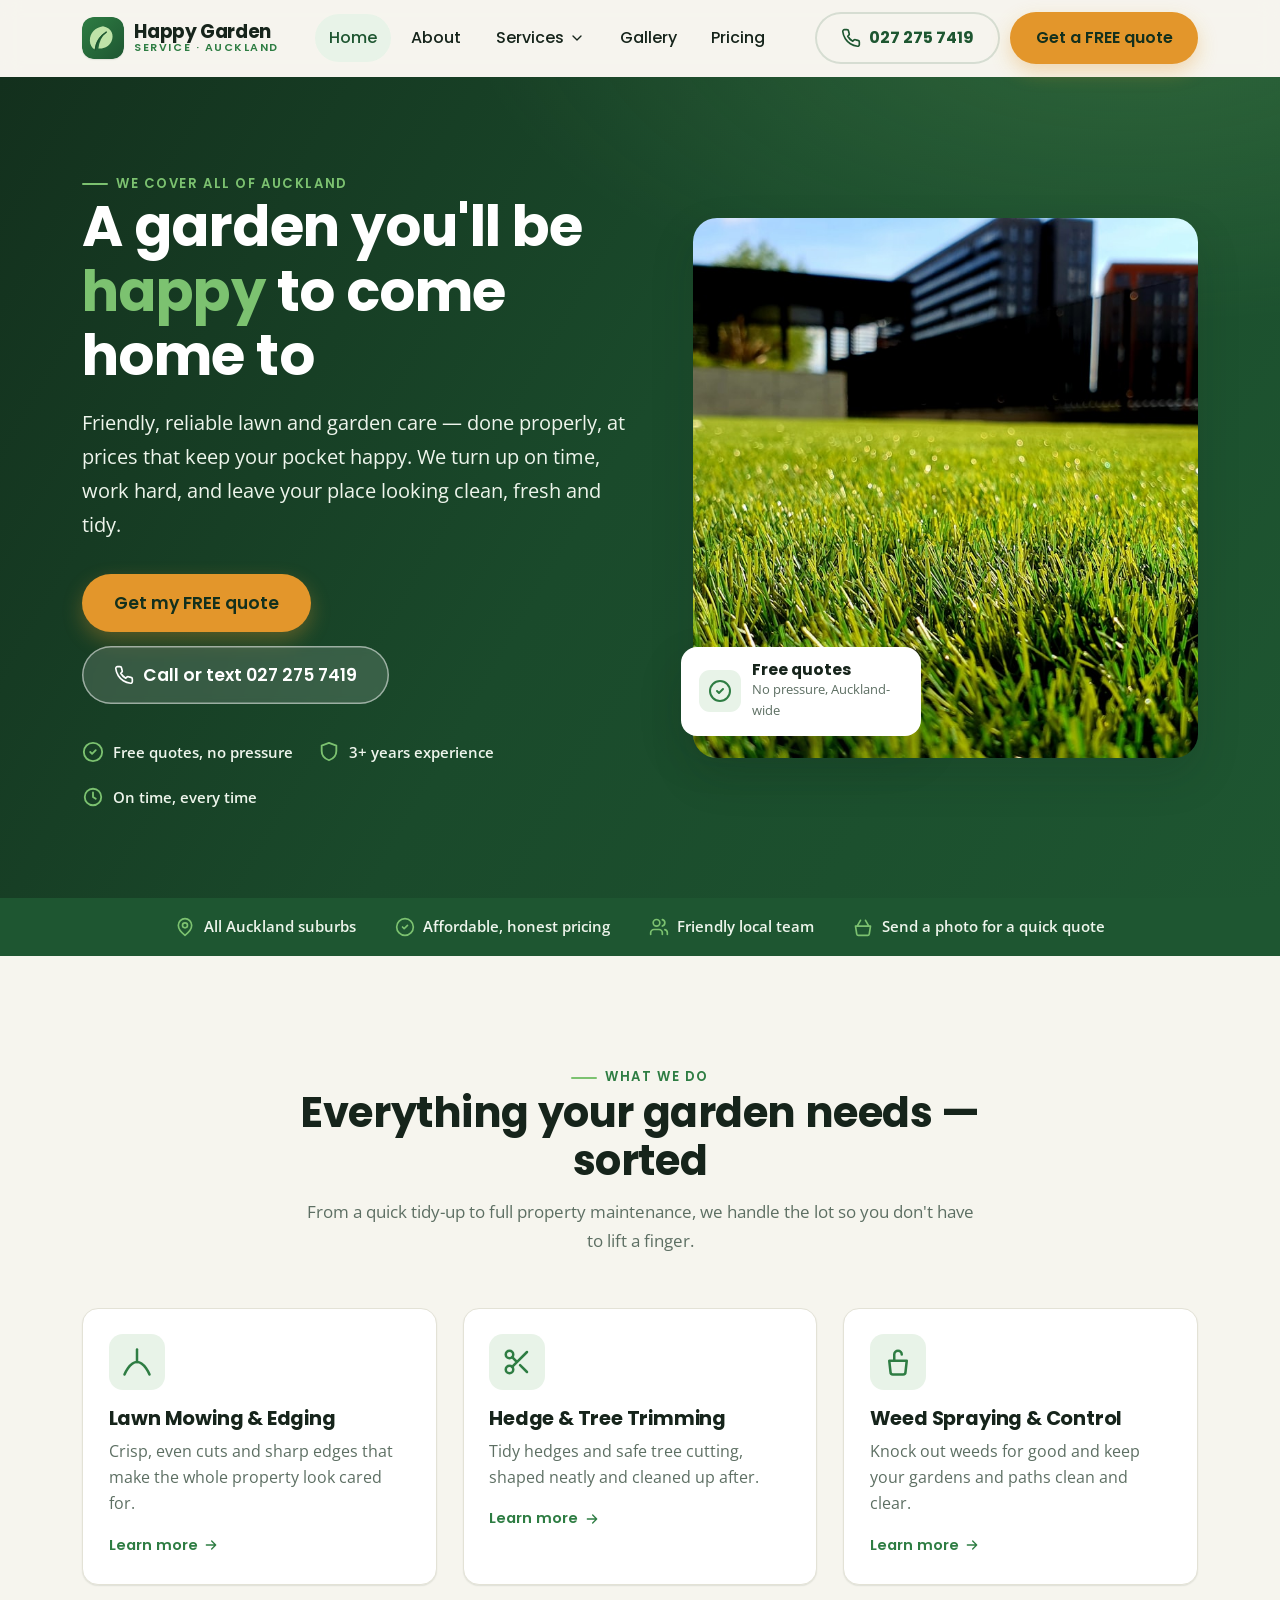
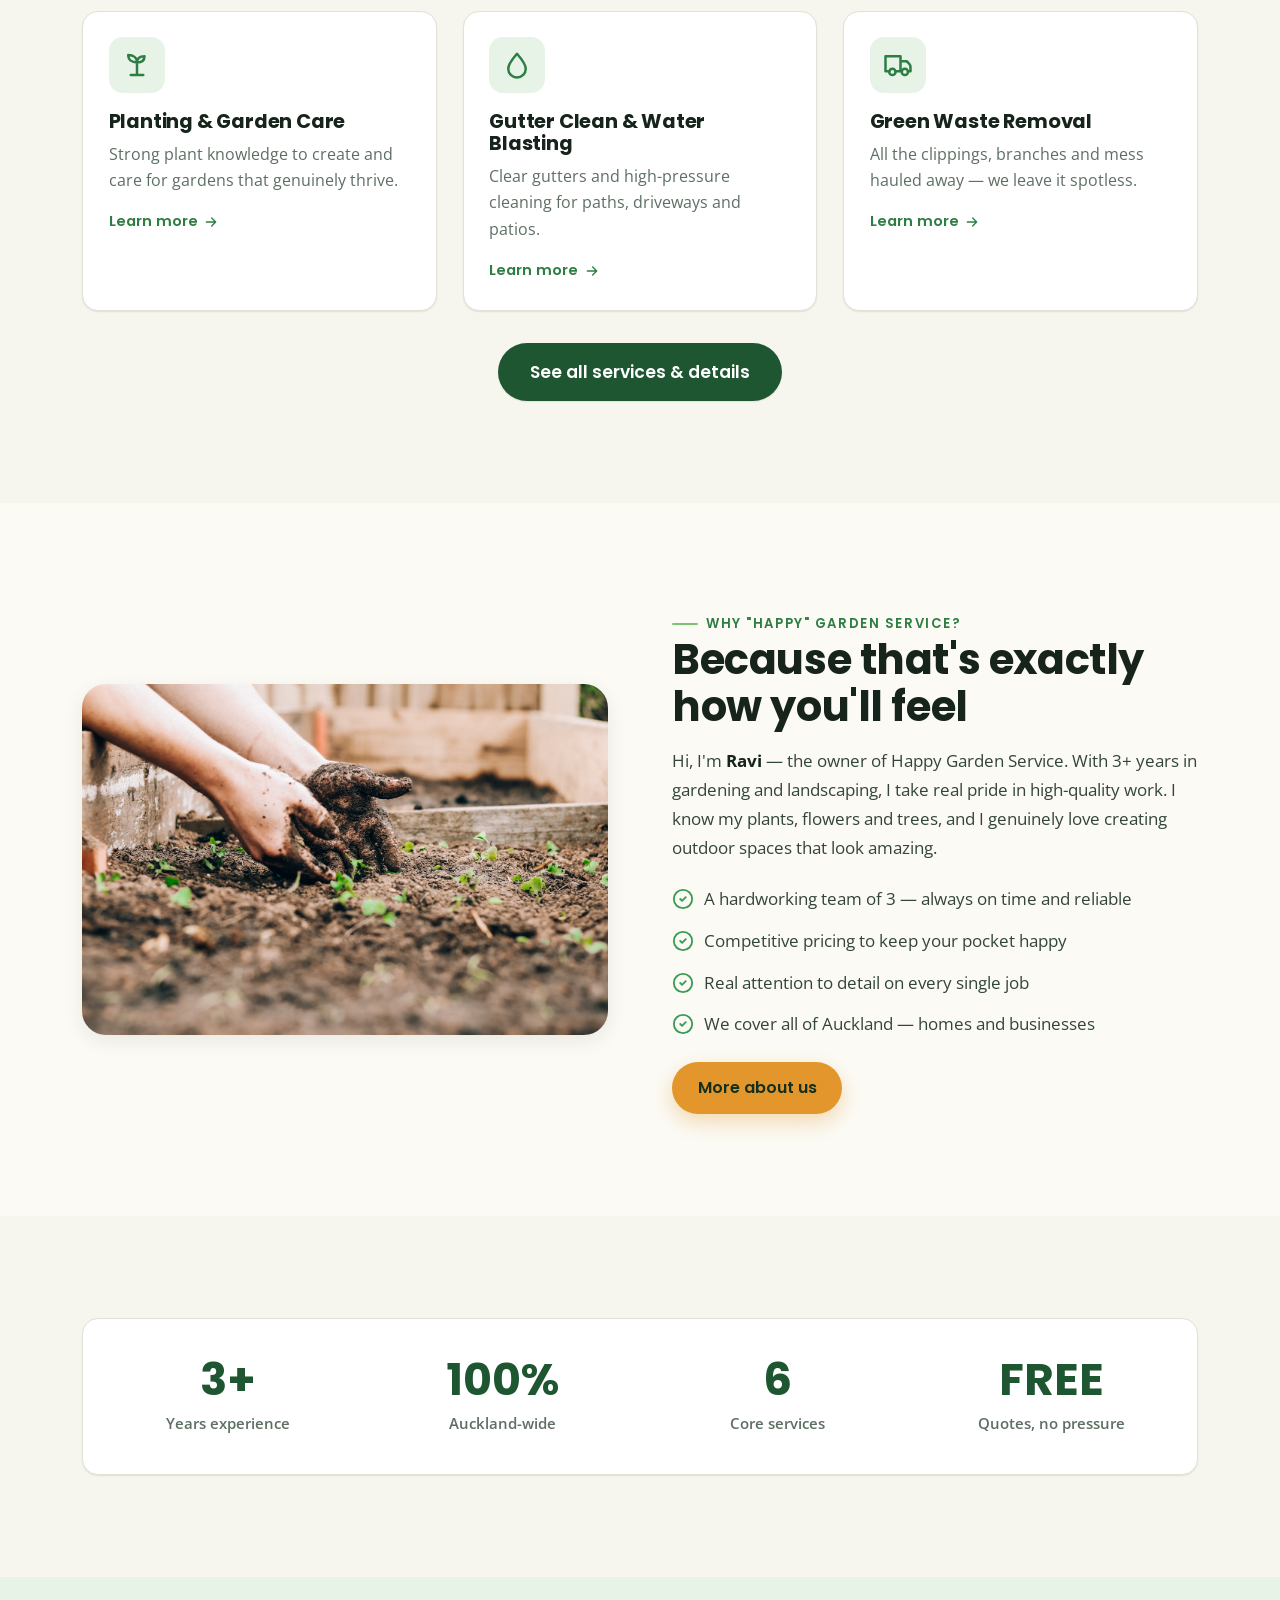
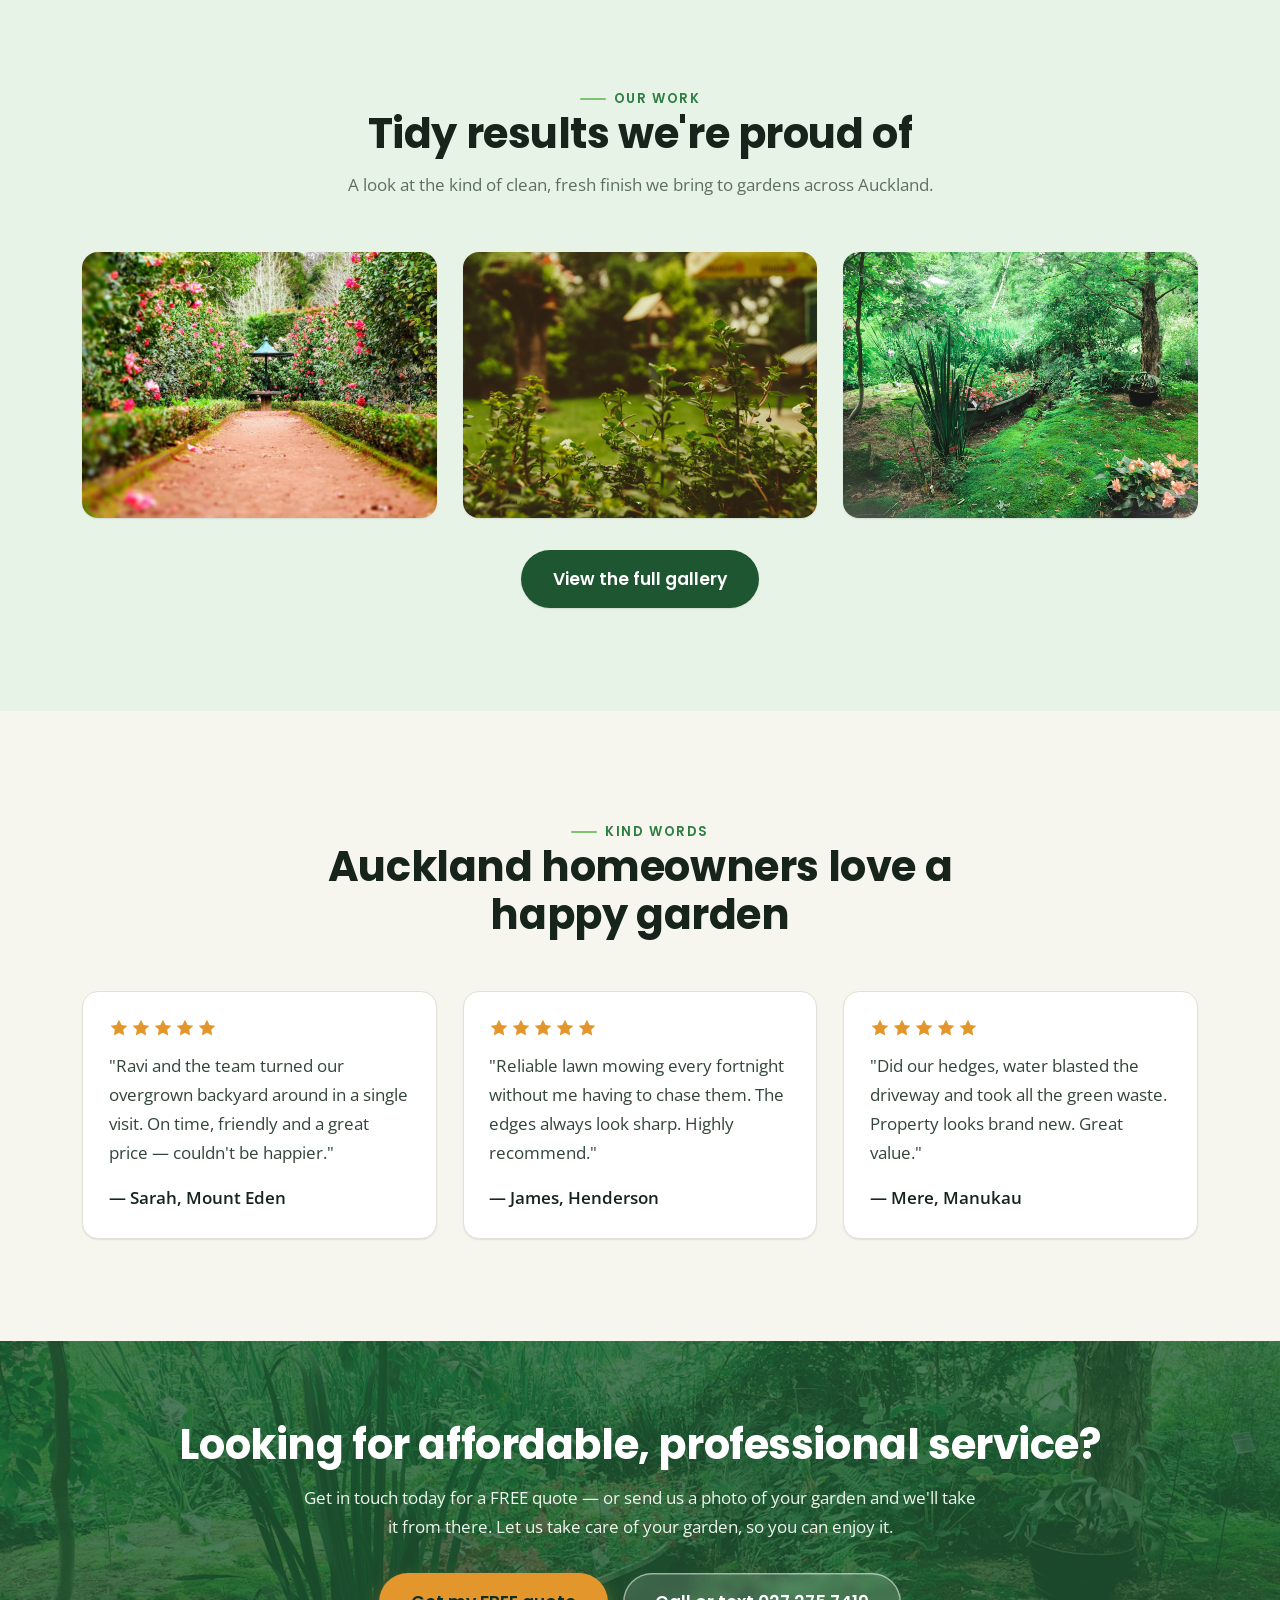
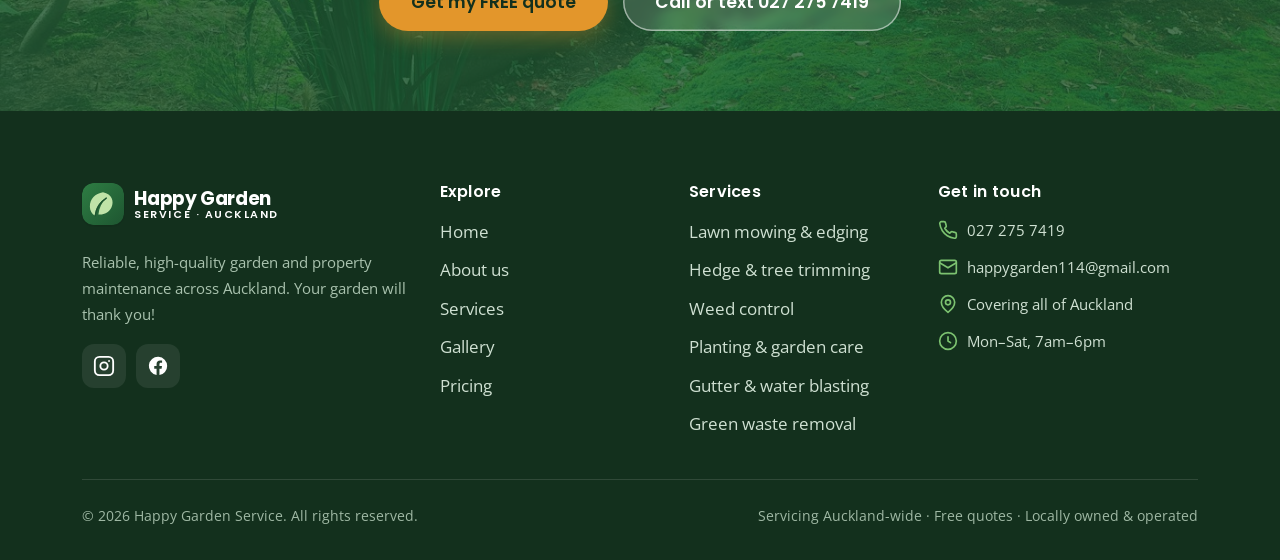
==== commit f523ec5c: "Fix client feedback: hero image, gallery, before/after, form, simpler copy - Home hero is now a two-" ====
--- a/index.html
+++ b/index.html
@@ -98,13 +98,11 @@
   <main id="main">
     <!-- ============================ HERO ============================ -->
     <section class="hero">
-      <div class="hero-media">
-        <img src="assets/images/hero-lawn.jpg" alt="A freshly mown, lush green lawn in an Auckland backyard" fetchpriority="high" />
-      </div>
       <div class="container hero-inner">
-        <span class="eyebrow" style="color:var(--leaf)">Servicing all of Auckland</span>
+        <div class="hero-copy">
+        <span class="eyebrow" style="color:var(--leaf)">We cover all of Auckland</span>
         <h1>A garden you'll be <span class="accent">happy</span> to come home to</h1>
-        <p class="hero-lead">Friendly, reliable lawn &amp; garden maintenance — done properly, at prices that keep your pocket happy too. We show up on time, work hard, and leave your place looking clean, fresh and beautiful.</p>
+        <p class="hero-lead">Friendly, reliable lawn and garden care — done properly, at prices that keep your pocket happy. We turn up on time, work hard, and leave your place looking clean, fresh and tidy.</p>
         <div class="hero-actions">
           <a class="btn btn-primary btn-lg" href="pricing.html#book">Get my FREE quote</a>
           <a class="btn btn-ghost-light btn-lg" href="tel:+64272757419">
@@ -113,9 +111,17 @@
           </a>
         </div>
         <div class="hero-badges">
-          <span class="hero-badge"><svg viewBox="0 0 24 24" fill="none" stroke="currentColor" stroke-width="2" stroke-linecap="round" stroke-linejoin="round"><path d="m9 12 2 2 4-4"/><circle cx="12" cy="12" r="10"/></svg> Free, no-obligation quotes</span>
+          <span class="hero-badge"><svg viewBox="0 0 24 24" fill="none" stroke="currentColor" stroke-width="2" stroke-linecap="round" stroke-linejoin="round"><path d="m9 12 2 2 4-4"/><circle cx="12" cy="12" r="10"/></svg> Free quotes, no pressure</span>
           <span class="hero-badge"><svg viewBox="0 0 24 24" fill="none" stroke="currentColor" stroke-width="2" stroke-linecap="round" stroke-linejoin="round"><path d="M12 2 4 5v6c0 5 3.4 8.5 8 10 4.6-1.5 8-5 8-10V5z"/></svg> 3+ years experience</span>
           <span class="hero-badge"><svg viewBox="0 0 24 24" fill="none" stroke="currentColor" stroke-width="2" stroke-linecap="round" stroke-linejoin="round"><path d="M3 12a9 9 0 1 0 18 0 9 9 0 0 0-18 0z"/><path d="M12 7v5l3 2"/></svg> On time, every time</span>
+        </div>
+        </div><!-- /hero-copy -->
+        <div class="hero-figure reveal">
+          <img class="main" src="assets/images/hero-lawn.jpg" alt="A freshly mown, lush green lawn in an Auckland garden" fetchpriority="high" />
+          <div class="float-card">
+            <span class="fc-ic"><svg viewBox="0 0 24 24" fill="none" stroke="currentColor" stroke-width="2" stroke-linecap="round" stroke-linejoin="round"><path d="m9 12 2 2 4-4"/><circle cx="12" cy="12" r="10"/></svg></span>
+            <span><span class="fc-t">Free quotes</span><span class="fc-d">No pressure, Auckland-wide</span></span>
+          </div>
         </div>
       </div>
     </section>
@@ -194,10 +200,10 @@
           <h2>Because that's exactly how you'll feel</h2>
           <p>Hi, I'm <strong>Ravi</strong> — the owner of Happy Garden Service. With 3+ years in gardening and landscaping, I take real pride in high-quality work. I know my plants, flowers and trees, and I genuinely love creating outdoor spaces that look amazing.</p>
           <ul class="split-list">
-            <li><svg viewBox="0 0 24 24" fill="none" stroke="currentColor" stroke-width="2" stroke-linecap="round" stroke-linejoin="round"><path d="m9 12 2 2 4-4"/><circle cx="12" cy="12" r="10"/></svg> A hardworking team of 3 — punctual and reliable</li>
+            <li><svg viewBox="0 0 24 24" fill="none" stroke="currentColor" stroke-width="2" stroke-linecap="round" stroke-linejoin="round"><path d="m9 12 2 2 4-4"/><circle cx="12" cy="12" r="10"/></svg> A hardworking team of 3 — always on time and reliable</li>
             <li><svg viewBox="0 0 24 24" fill="none" stroke="currentColor" stroke-width="2" stroke-linecap="round" stroke-linejoin="round"><path d="m9 12 2 2 4-4"/><circle cx="12" cy="12" r="10"/></svg> Competitive pricing to keep your pocket happy</li>
             <li><svg viewBox="0 0 24 24" fill="none" stroke="currentColor" stroke-width="2" stroke-linecap="round" stroke-linejoin="round"><path d="m9 12 2 2 4-4"/><circle cx="12" cy="12" r="10"/></svg> Real attention to detail on every single job</li>
-            <li><svg viewBox="0 0 24 24" fill="none" stroke="currentColor" stroke-width="2" stroke-linecap="round" stroke-linejoin="round"><path d="m9 12 2 2 4-4"/><circle cx="12" cy="12" r="10"/></svg> Servicing all of Auckland, residential &amp; business</li>
+            <li><svg viewBox="0 0 24 24" fill="none" stroke="currentColor" stroke-width="2" stroke-linecap="round" stroke-linejoin="round"><path d="m9 12 2 2 4-4"/><circle cx="12" cy="12" r="10"/></svg> We cover all of Auckland — homes and businesses</li>
           </ul>
           <a class="btn btn-primary" href="about.html">More about us</a>
         </div>
@@ -211,7 +217,7 @@
           <div class="stat"><div class="num"><span data-count="3" data-suffix="+">0</span></div><div class="lbl">Years experience</div></div>
           <div class="stat"><div class="num"><span data-count="100" data-suffix="%">0</span></div><div class="lbl">Auckland-wide</div></div>
           <div class="stat"><div class="num"><span data-count="6">0</span></div><div class="lbl">Core services</div></div>
-          <div class="stat"><div class="num">FREE</div><div class="lbl">No-obligation quotes</div></div>
+          <div class="stat"><div class="num">FREE</div><div class="lbl">Quotes, no pressure</div></div>
         </div>
       </div>
     </section>
@@ -224,14 +230,14 @@
           <h2>Tidy results we're proud of</h2>
           <p>A look at the kind of clean, fresh finish we bring to gardens across Auckland.</p>
         </div>
-        <div class="grid grid-3">
-          <div class="shot reveal" style="border-radius:var(--radius);overflow:hidden;box-shadow:var(--shadow-sm)">
+        <div class="grid grid-3 preview-grid">
+          <div class="shot reveal">
             <img src="assets/images/garden-path.jpg" alt="A flowering garden path neatly maintained" loading="lazy" />
           </div>
-          <div class="shot reveal d1" style="border-radius:var(--radius);overflow:hidden;box-shadow:var(--shadow-sm)">
+          <div class="shot reveal d1">
             <img src="assets/images/backyard.jpg" alt="A tidy backyard garden with healthy lawn and plants" loading="lazy" />
           </div>
-          <div class="shot reveal d2" style="border-radius:var(--radius);overflow:hidden;box-shadow:var(--shadow-sm)">
+          <div class="shot reveal d2">
             <img src="assets/images/lush-garden.jpg" alt="A lush, well cared for green garden" loading="lazy" />
           </div>
         </div>
@@ -349,7 +355,7 @@
           <ul class="footer-contact">
             <li><svg viewBox="0 0 24 24" fill="none" stroke="currentColor" stroke-width="2" stroke-linecap="round" stroke-linejoin="round"><path d="M22 16.92v3a2 2 0 0 1-2.18 2 19.79 19.79 0 0 1-8.63-3.07 19.5 19.5 0 0 1-6-6 19.79 19.79 0 0 1-3.07-8.67A2 2 0 0 1 4.11 2h3a2 2 0 0 1 2 1.72c.13.96.36 1.9.7 2.81a2 2 0 0 1-.45 2.11L8.09 9.91a16 16 0 0 0 6 6l1.27-1.27a2 2 0 0 1 2.11-.45c.91.34 1.85.57 2.81.7A2 2 0 0 1 22 16.92z"/></svg><a href="tel:+64272757419">027 275 7419</a></li>
             <li><svg viewBox="0 0 24 24" fill="none" stroke="currentColor" stroke-width="2" stroke-linecap="round" stroke-linejoin="round"><rect x="2" y="4" width="20" height="16" rx="2"/><path d="m22 7-10 6L2 7"/></svg><a href="mailto:happygarden114@gmail.com">happygarden114@gmail.com</a></li>
-            <li><svg viewBox="0 0 24 24" fill="none" stroke="currentColor" stroke-width="2" stroke-linecap="round" stroke-linejoin="round"><path d="M20 10c0 6-8 12-8 12s-8-6-8-12a8 8 0 0 1 16 0z"/><circle cx="12" cy="10" r="3"/></svg> Servicing all of Auckland</li>
+            <li><svg viewBox="0 0 24 24" fill="none" stroke="currentColor" stroke-width="2" stroke-linecap="round" stroke-linejoin="round"><path d="M20 10c0 6-8 12-8 12s-8-6-8-12a8 8 0 0 1 16 0z"/><circle cx="12" cy="10" r="3"/></svg> Covering all of Auckland</li>
             <li><svg viewBox="0 0 24 24" fill="none" stroke="currentColor" stroke-width="2" stroke-linecap="round" stroke-linejoin="round"><circle cx="12" cy="12" r="10"/><path d="M12 7v5l3 2"/></svg> Mon–Sat, 7am–6pm</li>
           </ul>
         </div>
--- a/css/styles.css
+++ b/css/styles.css
@@ -229,21 +229,41 @@
 body.menu-open .nav-toggle .icon-close { display: block; }
 
 /* ------------------------------- Hero ------------------------------- */
-.hero { position: relative; overflow: hidden; background: var(--green-900); }
-.hero-media { position: absolute; inset: 0; }
-.hero-media img { width: 100%; height: 100%; object-fit: cover; }
-.hero-media::after {
-  content: ""; position: absolute; inset: 0;
-  background: linear-gradient(105deg, rgba(13,32,20,.86) 0%, rgba(20,48,29,.66) 45%, rgba(20,48,29,.28) 100%);
-}
-.hero-inner { position: relative; padding-block: clamp(4.5rem, 12vw, 8.5rem); max-width: 680px; }
+.hero {
+  position: relative; overflow: hidden;
+  background:
+    radial-gradient(1100px 520px at 88% -8%, rgba(124,194,112,.20), transparent 60%),
+    linear-gradient(120deg, var(--green-900) 0%, #1a4a2b 48%, var(--green-800) 100%);
+}
+.hero-inner {
+  position: relative; display: grid; grid-template-columns: 1.04fr .96fr;
+  gap: clamp(2rem, 5vw, 4rem); align-items: center;
+  padding-block: clamp(3rem, 7vw, 5.5rem);
+}
+.hero-copy { max-width: 600px; }
 .hero h1 { color: #fff; }
 .hero h1 .accent { color: var(--leaf); }
 .hero-lead { color: var(--on-dark); font-size: clamp(1.05rem, 1.6vw, 1.25rem); margin-top: 1.1rem; }
 .hero-actions { display: flex; flex-wrap: wrap; gap: .9rem; margin-top: 2rem; }
-.hero-badges { display: flex; flex-wrap: wrap; gap: 1.4rem; margin-top: 2.4rem; }
+.hero-badges { display: flex; flex-wrap: wrap; gap: 1.2rem 1.6rem; margin-top: 2.2rem; }
 .hero-badge { display: flex; align-items: center; gap: .55rem; color: var(--on-dark); font-weight: 600; font-size: .95rem; }
 .hero-badge svg { width: 22px; height: 22px; color: var(--leaf); flex: none; }
+
+/* Hero image (right) */
+.hero-figure { position: relative; }
+.hero-figure .main {
+  width: 100%; aspect-ratio: 5/6; max-height: 540px; object-fit: cover;
+  border-radius: var(--radius-lg); box-shadow: var(--shadow-lg);
+}
+.hero-figure .float-card {
+  position: absolute; left: clamp(-12px, -1vw, 0px); bottom: 22px;
+  background: var(--white); border-radius: var(--radius); box-shadow: var(--shadow-lg);
+  padding: .85rem 1.1rem; display: flex; align-items: center; gap: .7rem; max-width: 240px;
+}
+.hero-figure .float-card .fc-ic { width: 42px; height: 42px; border-radius: 11px; background: var(--mint); color: var(--green-700); display: grid; place-items: center; flex: none; }
+.hero-figure .float-card .fc-ic svg { width: 24px; height: 24px; }
+.hero-figure .float-card .fc-t { display: block; font-family:'Poppins',sans-serif; font-weight: 700; color: var(--ink); line-height: 1.15; font-size: .98rem; }
+.hero-figure .float-card .fc-d { display: block; font-size: .8rem; color: var(--muted); }
 
 /* Trust bar */
 .trustbar { background: var(--green-800); color: var(--on-dark); }
@@ -315,11 +335,34 @@
 }
 .ba img { position: absolute; inset: 0; width: 100%; height: 100%; object-fit: cover; }
 .ba .after { clip-path: inset(0 0 0 50%); }
-.ba .tag { position: absolute; bottom: 12px; padding: .35rem .7rem; border-radius: var(--radius-pill); font-size: .78rem; font-weight: 700; font-family:'Poppins',sans-serif; color: #fff; background: rgba(13,32,20,.7); }
+.ba .tag { position: absolute; bottom: 12px; z-index: 4; white-space: nowrap; padding: .35rem .7rem; border-radius: var(--radius-pill); font-size: .78rem; font-weight: 700; font-family:'Poppins',sans-serif; color: #fff; background: rgba(13,32,20,.72); }
 .ba .tag.before { left: 12px; } .ba .tag.after { right: 12px; }
 .ba .handle { position: absolute; top: 0; bottom: 0; left: 50%; width: 3px; background: #fff; transform: translateX(-50%); box-shadow: 0 0 0 1px rgba(0,0,0,.1); }
 .ba .grip { position: absolute; top: 50%; left: 50%; transform: translate(-50%,-50%); width: 46px; height: 46px; border-radius: 50%; background: #fff; display: grid; place-items: center; box-shadow: var(--shadow); color: var(--green-800); }
 .ba .grip svg { width: 24px; height: 24px; }
+
+/* Home gallery preview — uniform image cards (no empty space below) */
+.preview-grid .shot { border-radius: var(--radius); overflow: hidden; box-shadow: var(--shadow-sm); aspect-ratio: 4/3; }
+.preview-grid .shot img { width: 100%; height: 100%; object-fit: cover; transition: transform 500ms var(--ease); }
+.preview-grid .shot:hover img { transform: scale(1.05); }
+
+/* Booking section layout — form always full width (no cramped fields) */
+.booking-card { max-width: 780px; margin-inline: auto; }
+.booking-contact { display: grid; grid-template-columns: repeat(3, 1fr); gap: 1rem; max-width: 920px; margin: 0 auto 2.4rem; }
+.booking-contact .bc {
+  display: flex; align-items: center; gap: .75rem; background: var(--white);
+  border: 1px solid var(--border); border-radius: var(--radius); padding: 1rem 1.15rem; box-shadow: var(--shadow-sm);
+}
+.booking-contact .bc svg { width: 24px; height: 24px; color: var(--green-700); flex: none; }
+.booking-contact .bc .bc-t { display: block; font-family:'Poppins',sans-serif; font-weight: 700; color: var(--ink); font-size: .95rem; line-height: 1.2; }
+.booking-contact .bc .bc-d { display: block; font-size: .82rem; color: var(--muted); }
+.booking-contact .bc a { color: var(--ink); }
+.booking-contact .bc a:hover { color: var(--green-700); }
+
+/* Brand logo image (full client logo lockup) */
+.brand .brand-logo { height: 56px; width: auto; flex: none; }
+.site-footer .brand-logo { height: 60px; }
+@media (max-width: 480px) { .brand .brand-logo { height: 46px; } }
 .ba input[type="range"] { position: absolute; inset: 0; width: 100%; height: 100%; opacity: 0; cursor: ew-resize; margin: 0; }
 
 /* ----------------------------- Pricing ------------------------------ */
@@ -443,6 +486,12 @@
   .footer-grid { grid-template-columns: 1fr 1fr; }
   .grid-4 { grid-template-columns: repeat(2,1fr); }
   .stats { grid-template-columns: repeat(2,1fr); }
+}
+@media (max-width: 880px) {
+  .hero-inner { grid-template-columns: 1fr; }
+  .hero-copy { max-width: none; }
+  .hero-figure { max-width: 540px; }
+  .hero-figure .main { aspect-ratio: 16/10; max-height: 380px; }
 }
 @media (max-width: 1024px) {
   .nav-toggle { display: inline-flex; }
@@ -470,17 +519,23 @@
   .split, .split.reverse { grid-template-columns: 1fr; }
   .split.reverse .split-media { order: 0; }
   .pricing { grid-template-columns: 1fr; }
-  .form-grid { grid-template-columns: 1fr; }
   .gallery { columns: 2; }
   .choice-grid { grid-template-columns: 1fr; }
   .footer-grid { grid-template-columns: 1fr; }
+  .booking-contact { grid-template-columns: 1fr; }
   .price-card.featured { transform: none; }
+}
+@media (max-width: 560px) {
+  .form-grid { grid-template-columns: 1fr; }
 }
 @media (max-width: 480px) {
   .grid-2, .grid-4 { grid-template-columns: 1fr; }
   .stats { grid-template-columns: 1fr 1fr; }
   .gallery { columns: 1; }
   .hero-actions .btn { width: 100%; }
+  .hero-figure .float-card { position: static; margin-top: 1rem; max-width: none; }
+  .nav-cta .btn-primary { padding: .55rem .95rem; min-height: 44px; font-size: .9rem; line-height: 1.15; }
+  .brand .brand-text { font-size: 1.02rem; }
 }
 
 /* --------------------- Reduced motion / a11y ------------------------ */
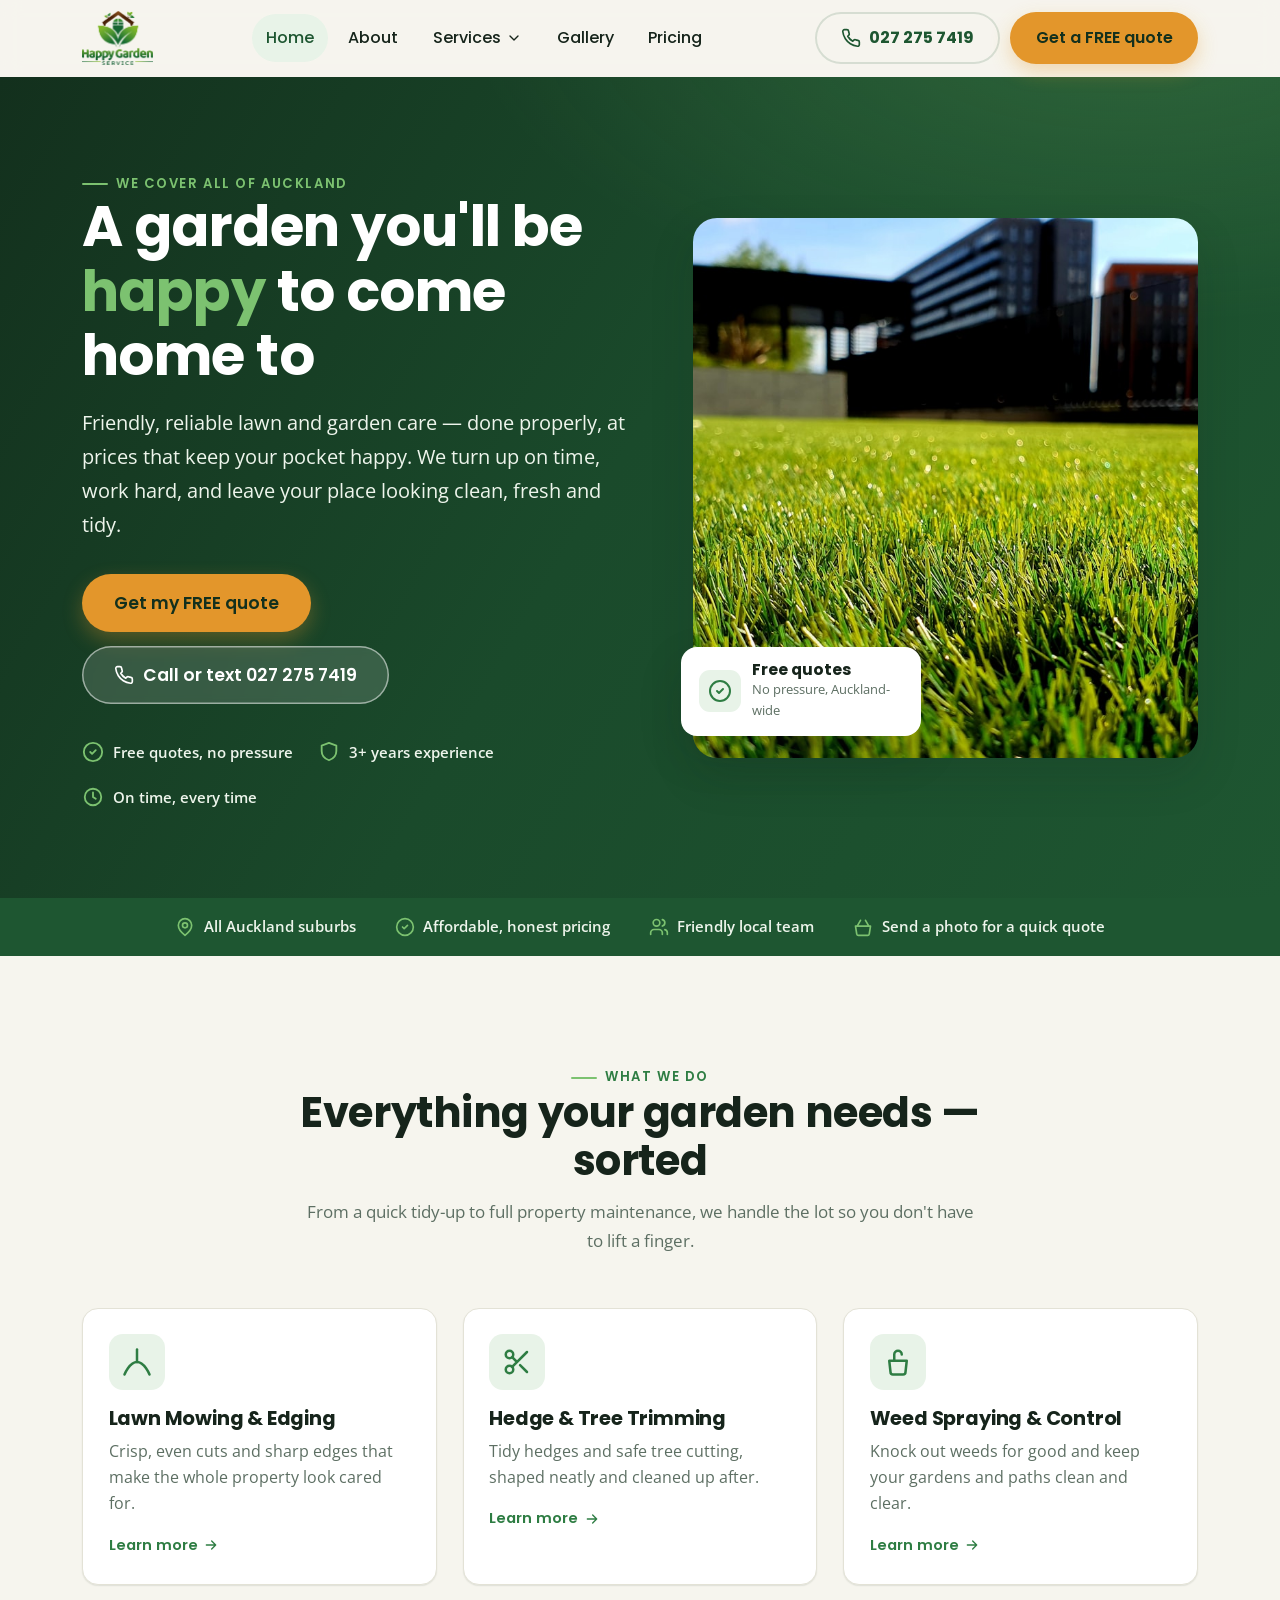
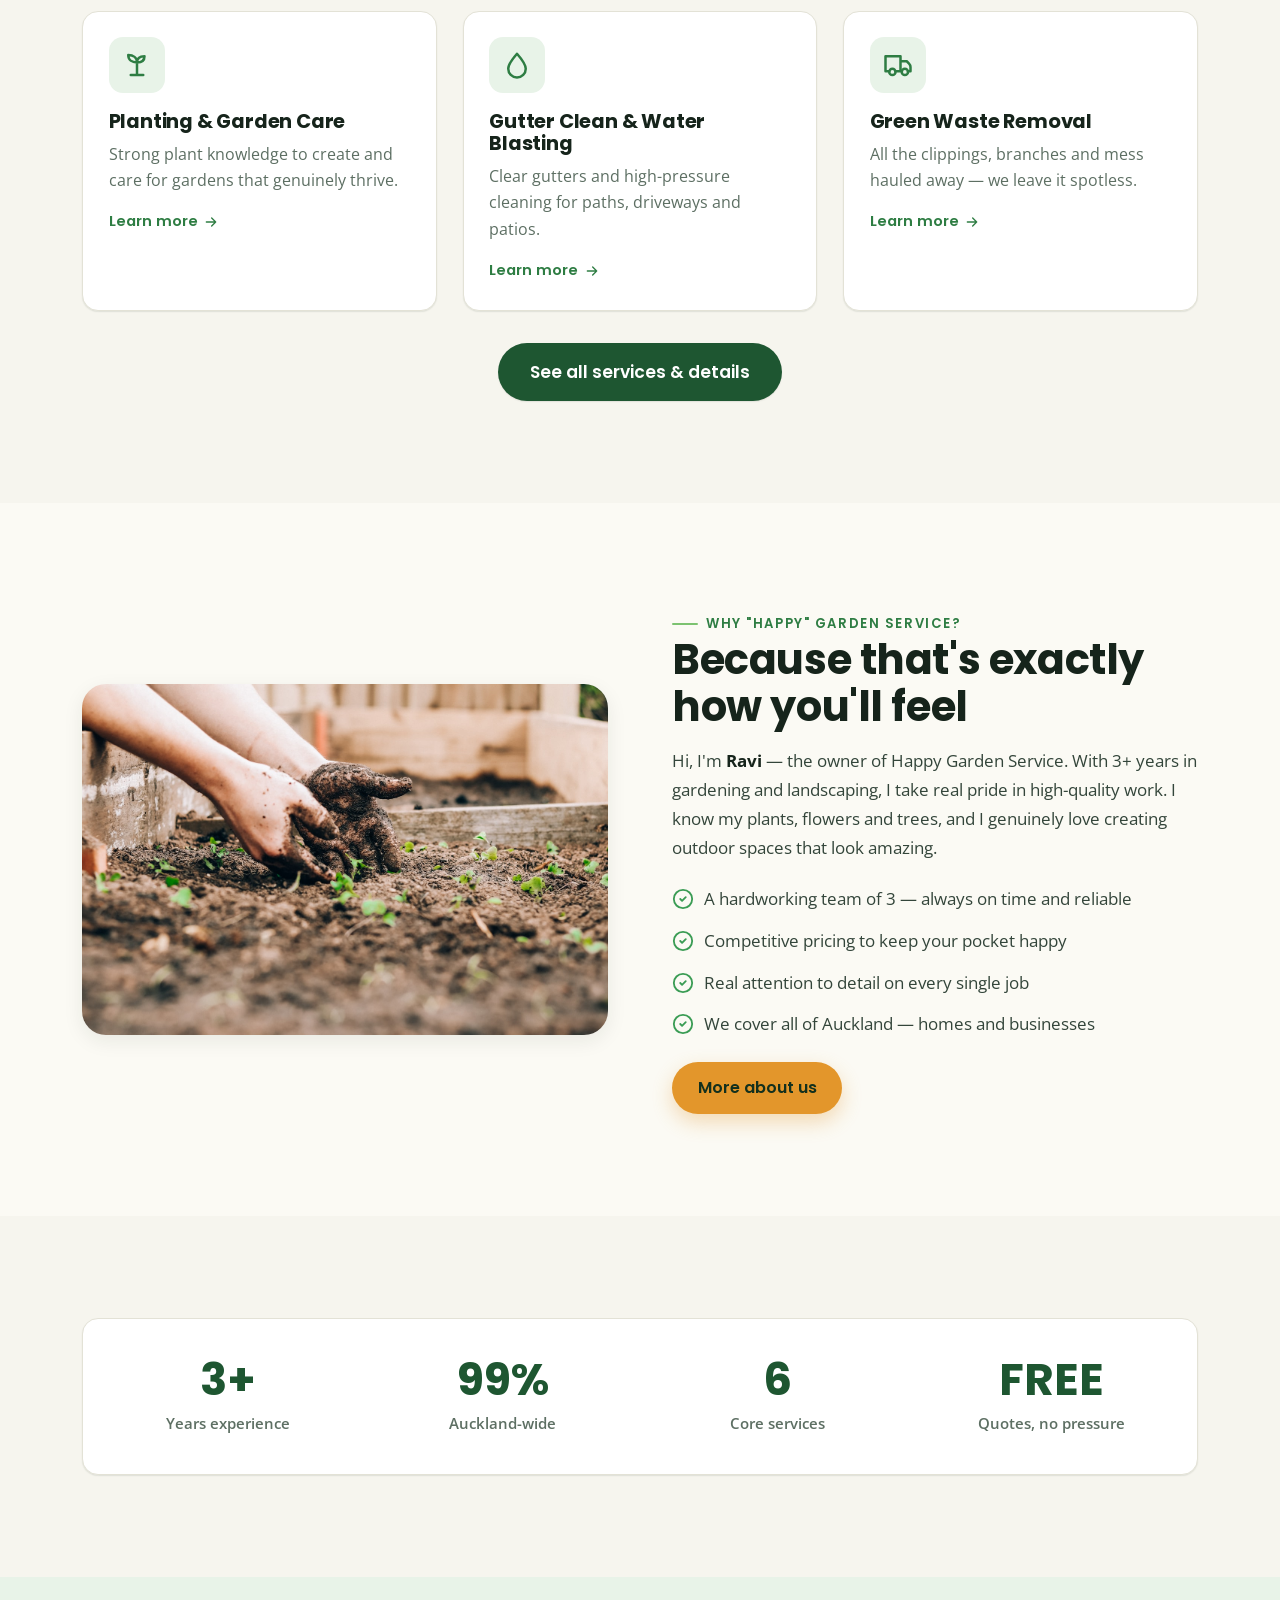
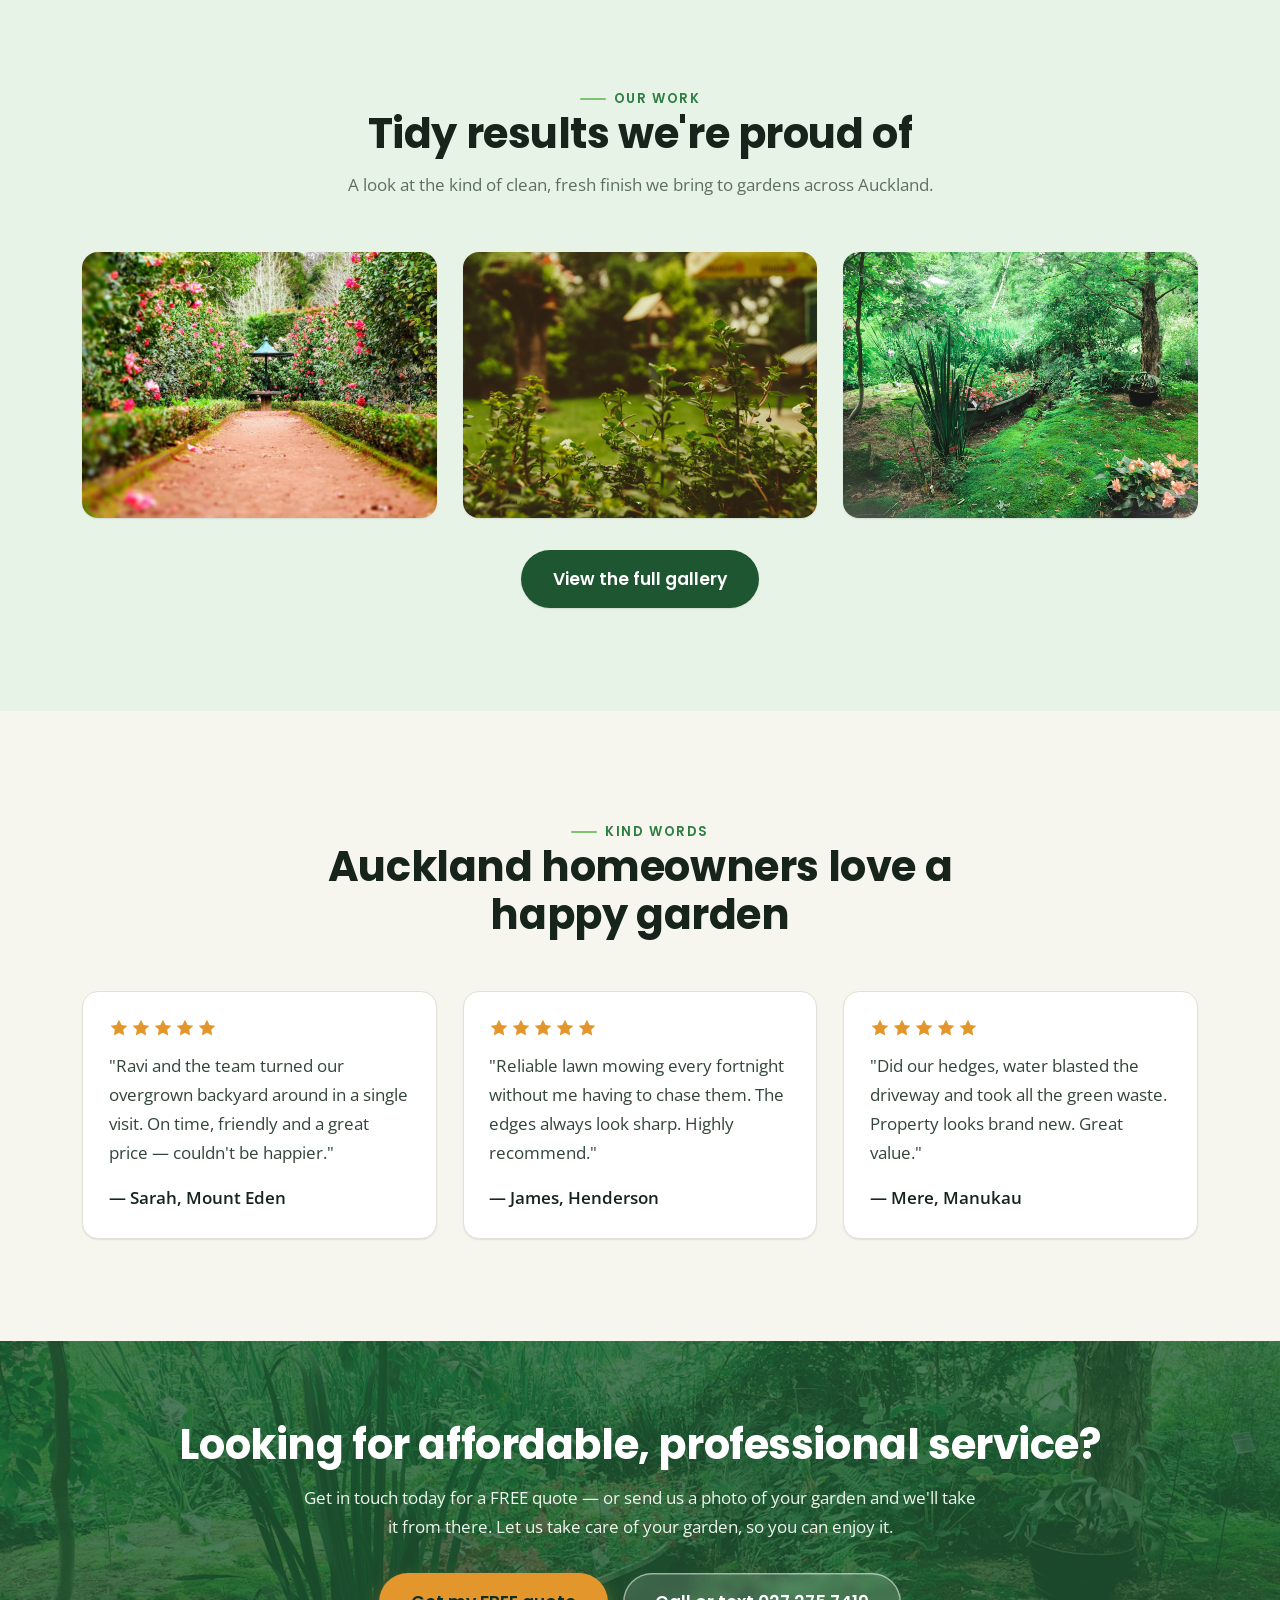
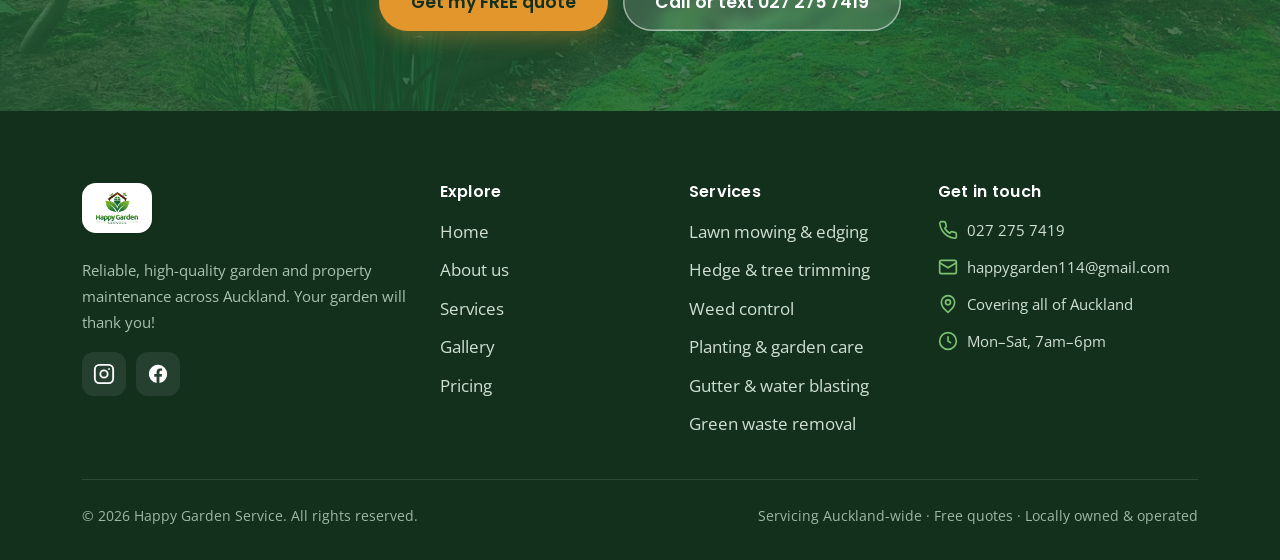
==== commit 5490567b: "Add real brand logo across header, footer and favicon - Replace placeholder leaf mark with the clien" ====
--- a/index.html
+++ b/index.html
@@ -18,8 +18,8 @@
   <meta property="og:locale" content="en_NZ" />
   <meta name="twitter:card" content="summary_large_image" />
 
-  <link rel="icon" type="image/svg+xml" href="assets/favicon.svg" />
-  <link rel="apple-touch-icon" href="assets/favicon.svg" />
+  <link rel="icon" type="image/png" href="assets/favicon.png" />
+  <link rel="apple-touch-icon" href="assets/favicon.png" />
   <link rel="preconnect" href="https://fonts.googleapis.com" />
   <link rel="preconnect" href="https://fonts.gstatic.com" crossorigin />
   <link rel="stylesheet" href="css/styles.css" />
@@ -52,9 +52,8 @@
   <!-- ============================ HEADER ============================ -->
   <header class="site-header">
     <div class="container nav">
-      <a class="brand" href="index.html" aria-label="Happy Garden Service home">
-        <img class="mark" src="assets/favicon.svg" alt="" width="42" height="42" />
-        <span class="brand-text">Happy Garden<span>Service · Auckland</span></span>
+      <a class="brand" href="index.html" aria-label="Happy Garden Service — Auckland, home">
+        <img class="brand-logo" src="assets/logo.png" alt="Happy Garden Service" width="71" height="54" />
       </a>
 
       <nav aria-label="Primary">
@@ -313,8 +312,7 @@
       <div class="footer-grid">
         <div class="footer-brand">
           <a class="brand" href="index.html" aria-label="Happy Garden Service home">
-            <img class="mark" src="assets/favicon.svg" alt="" width="42" height="42" />
-            <span class="brand-text" style="color:#fff">Happy Garden<span>Service · Auckland</span></span>
+            <img class="brand-logo" src="assets/logo.png" alt="Happy Garden Service" width="66" height="50" />
           </a>
           <p>Reliable, high-quality garden and property maintenance across Auckland. Your garden will thank you!</p>
           <div class="socials">
--- a/css/styles.css
+++ b/css/styles.css
@@ -360,9 +360,9 @@
 .booking-contact .bc a:hover { color: var(--green-700); }
 
 /* Brand logo image (full client logo lockup) */
-.brand .brand-logo { height: 56px; width: auto; flex: none; }
-.site-footer .brand-logo { height: 60px; }
-@media (max-width: 480px) { .brand .brand-logo { height: 46px; } }
+.brand .brand-logo { height: 54px; width: auto; flex: none; }
+.site-footer .brand-logo { height: 50px; background: #fff; padding: 9px 14px; border-radius: 14px; box-shadow: var(--shadow-sm); }
+@media (max-width: 480px) { .brand .brand-logo { height: 44px; } }
 .ba input[type="range"] { position: absolute; inset: 0; width: 100%; height: 100%; opacity: 0; cursor: ew-resize; margin: 0; }
 
 /* ----------------------------- Pricing ------------------------------ */
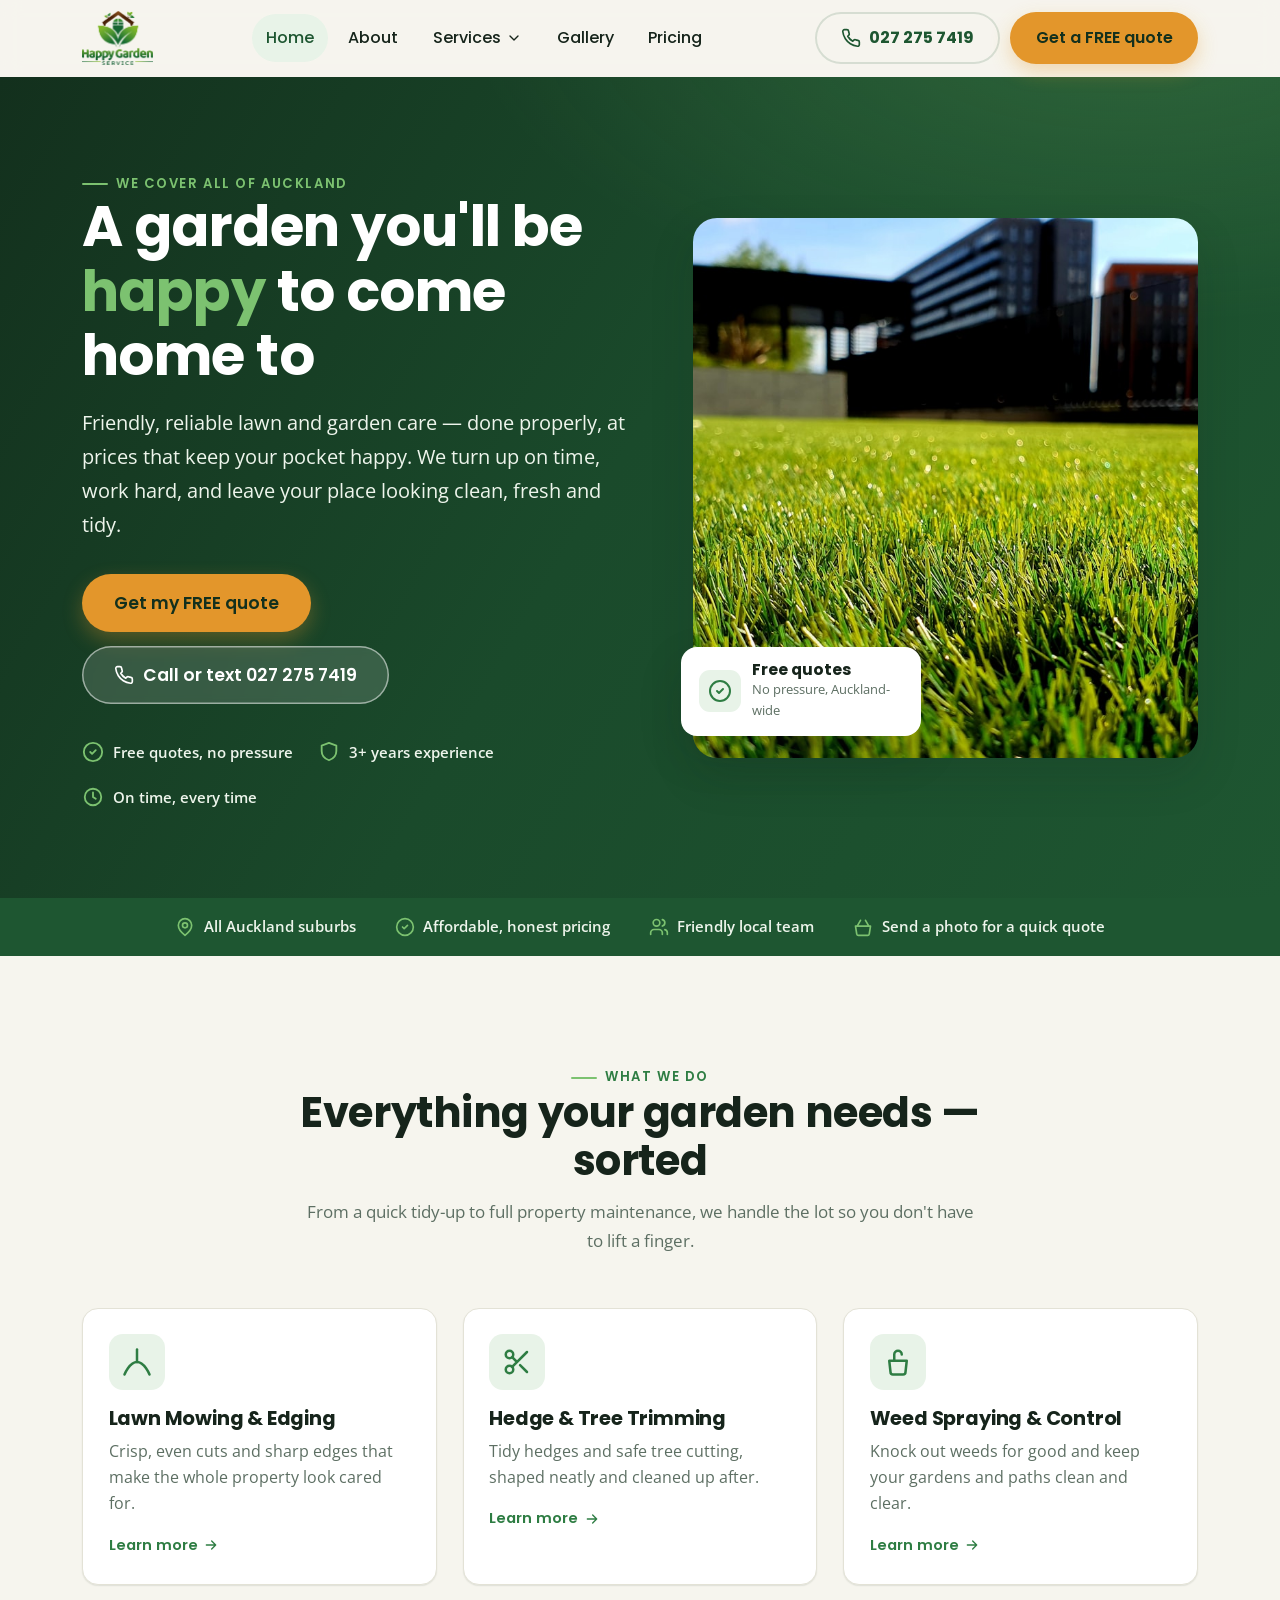
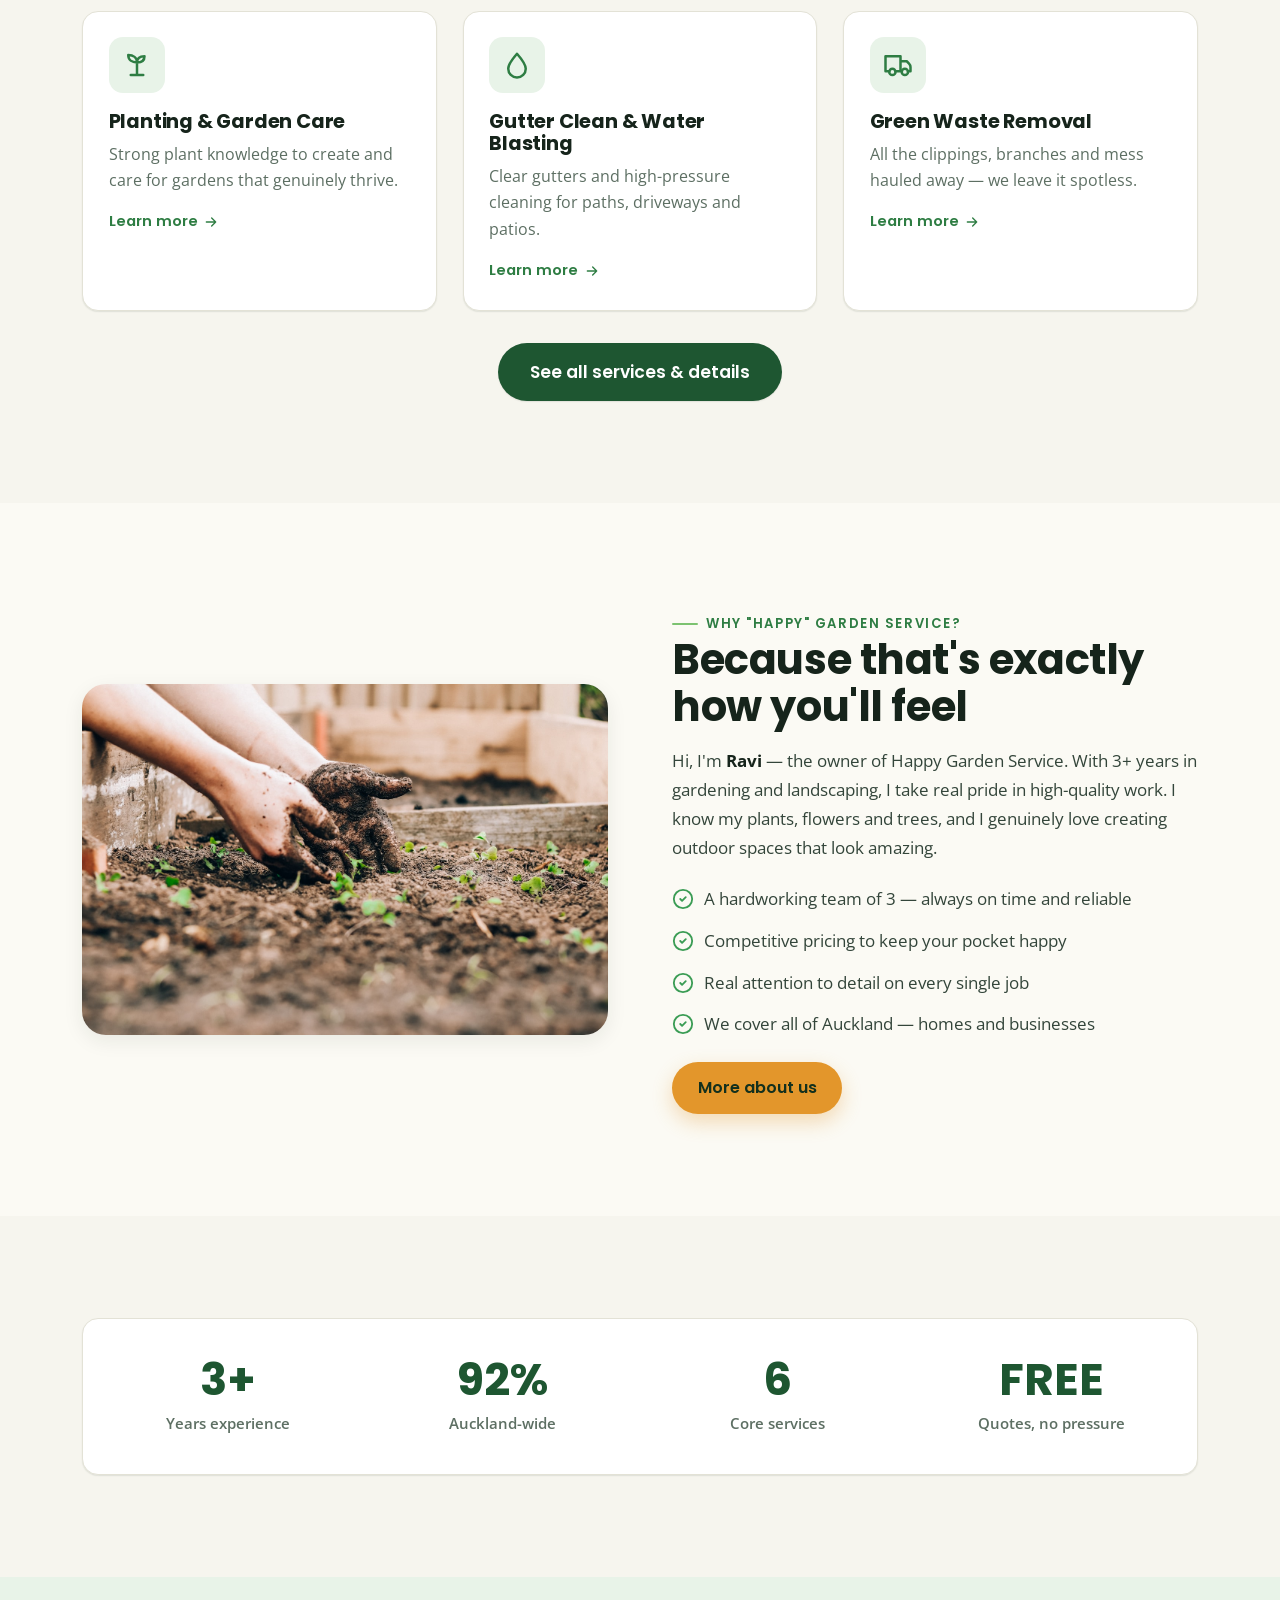
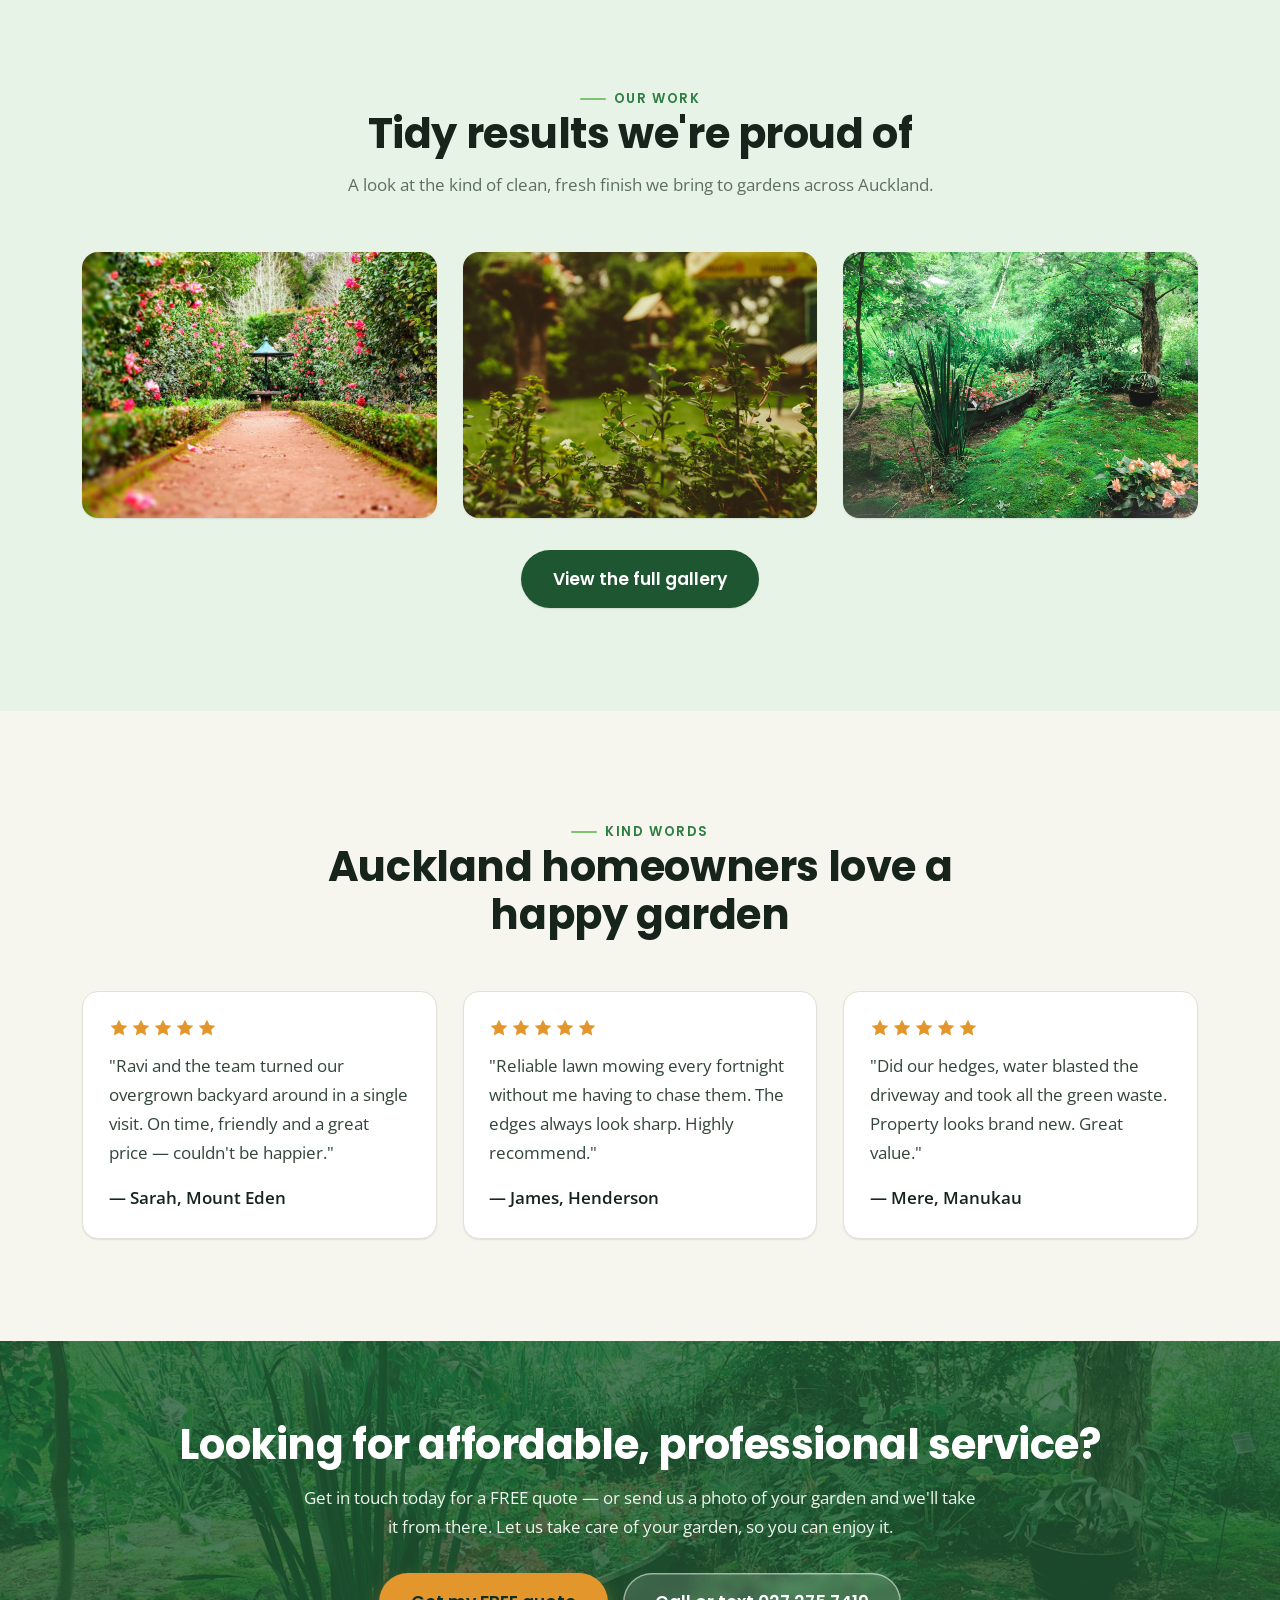
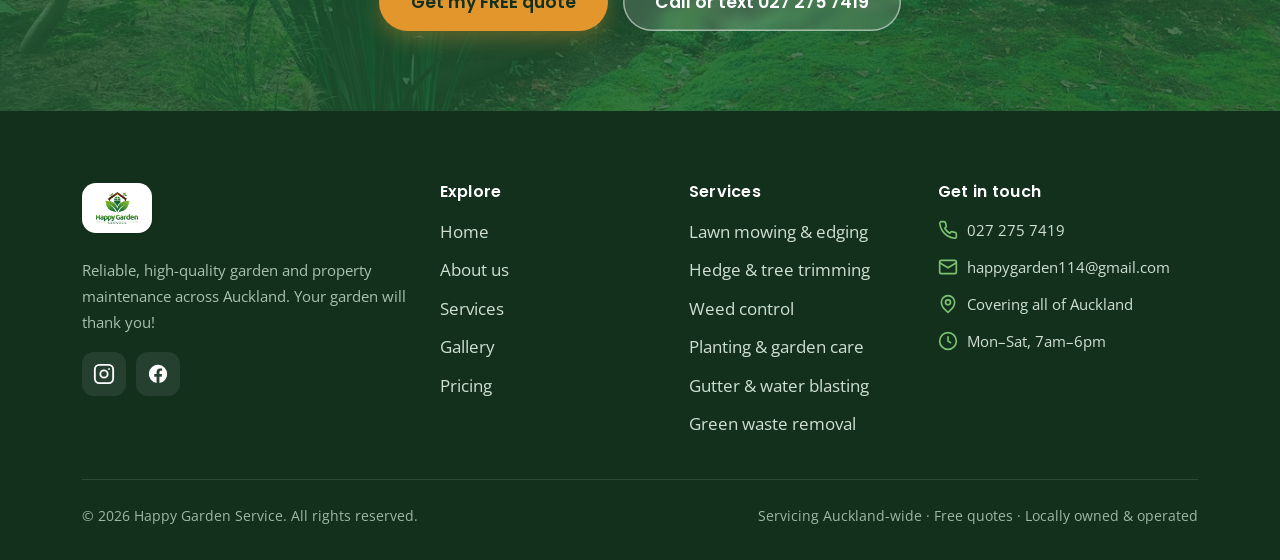
==== commit 9cf15218: "Version CSS/JS URLs to bust stale-cache; eager-load before/after imgs Root cause of the recurring 'A" ====
--- a/index.html
+++ b/index.html
@@ -22,7 +22,7 @@
   <link rel="apple-touch-icon" href="assets/favicon.png" />
   <link rel="preconnect" href="https://fonts.googleapis.com" />
   <link rel="preconnect" href="https://fonts.gstatic.com" crossorigin />
-  <link rel="stylesheet" href="css/styles.css" />
+  <link rel="stylesheet" href="css/styles.css?v=3" />
 
   <!-- Local business structured data (SEO) -->
   <script type="application/ld+json">
@@ -366,6 +366,6 @@
     </div>
   </footer>
 
-  <script src="js/main.js" defer></script>
+  <script src="js/main.js?v=3" defer></script>
 </body>
 </html>
--- a/css/styles.css
+++ b/css/styles.css
@@ -116,6 +116,21 @@
 .section { padding-block: var(--section-y); }
 .section--tint { background: var(--cream-2); }
 .section--mint { background: var(--mint); }
+/* Fresh green band — relief from plain cream sections */
+.section--leafy {
+  position: relative; overflow: hidden;
+  background:
+    radial-gradient(620px 360px at 88% 6%, rgba(124,194,112,.30), transparent 62%),
+    radial-gradient(520px 320px at 6% 96%, rgba(46,125,67,.22), transparent 60%),
+    linear-gradient(160deg, #eaf4e4 0%, #dcecd4 100%);
+}
+.section--leafy .eyebrow { color: var(--green-700); }
+/* big faint leaf watermark */
+.section--leafy::after {
+  content: ""; position: absolute; right: -60px; top: -40px; width: 320px; height: 320px;
+  background: no-repeat center/contain url("data:image/svg+xml,%3Csvg xmlns='http://www.w3.org/2000/svg' viewBox='0 0 24 24' fill='%232e7d43'%3E%3Cpath d='M17 8C8 10 5.9 16.17 3.82 21.34l1.89.66.95-2.3c.48.17.98.3 1.34.3C19 20 22 3 22 3c-1 2-8 2.25-13 3.25S2 11.5 2 13.5s1.75 3.75 1.75 3.75C7 8 17 8 17 8z'/%3E%3C/svg%3E");
+  opacity: .07; pointer-events: none; transform: rotate(8deg);
+}
 .section-head { max-width: 720px; margin: 0 auto clamp(2rem,5vw,3.25rem); text-align: center; }
 .section-head p { margin: .85rem auto 0; color: var(--muted); }
 .text-center { text-align: center; }
@@ -330,13 +345,15 @@
 
 /* Before / After slider */
 .ba {
-  position: relative; border-radius: var(--radius-lg); overflow: hidden;
-  box-shadow: var(--shadow); aspect-ratio: 16/10; user-select: none; touch-action: none;
-}
+  position: relative; box-shadow: var(--shadow-lg); aspect-ratio: 16/10;
+  border-radius: var(--radius-lg); user-select: none; touch-action: none;
+}
+/* inner frame does the clipping; tags live outside it so they're never cut */
+.ba-frame { position: absolute; inset: 0; border-radius: var(--radius-lg); overflow: hidden; }
 .ba img { position: absolute; inset: 0; width: 100%; height: 100%; object-fit: cover; }
 .ba .after { clip-path: inset(0 0 0 50%); }
-.ba .tag { position: absolute; bottom: 12px; z-index: 4; white-space: nowrap; padding: .35rem .7rem; border-radius: var(--radius-pill); font-size: .78rem; font-weight: 700; font-family:'Poppins',sans-serif; color: #fff; background: rgba(13,32,20,.72); }
-.ba .tag.before { left: 12px; } .ba .tag.after { right: 12px; }
+.ba .tag { position: absolute; bottom: 16px; z-index: 6; pointer-events: none; white-space: nowrap; padding: .4rem .85rem; border-radius: var(--radius-pill); font-size: .8rem; font-weight: 700; font-family:'Poppins',sans-serif; color: #fff; background: rgba(13,32,20,.8); box-shadow: 0 2px 10px rgba(0,0,0,.28); }
+.ba .tag.before { left: 16px; } .ba .tag.after { right: 16px; }
 .ba .handle { position: absolute; top: 0; bottom: 0; left: 50%; width: 3px; background: #fff; transform: translateX(-50%); box-shadow: 0 0 0 1px rgba(0,0,0,.1); }
 .ba .grip { position: absolute; top: 50%; left: 50%; transform: translate(-50%,-50%); width: 46px; height: 46px; border-radius: 50%; background: #fff; display: grid; place-items: center; box-shadow: var(--shadow); color: var(--green-800); }
 .ba .grip svg { width: 24px; height: 24px; }
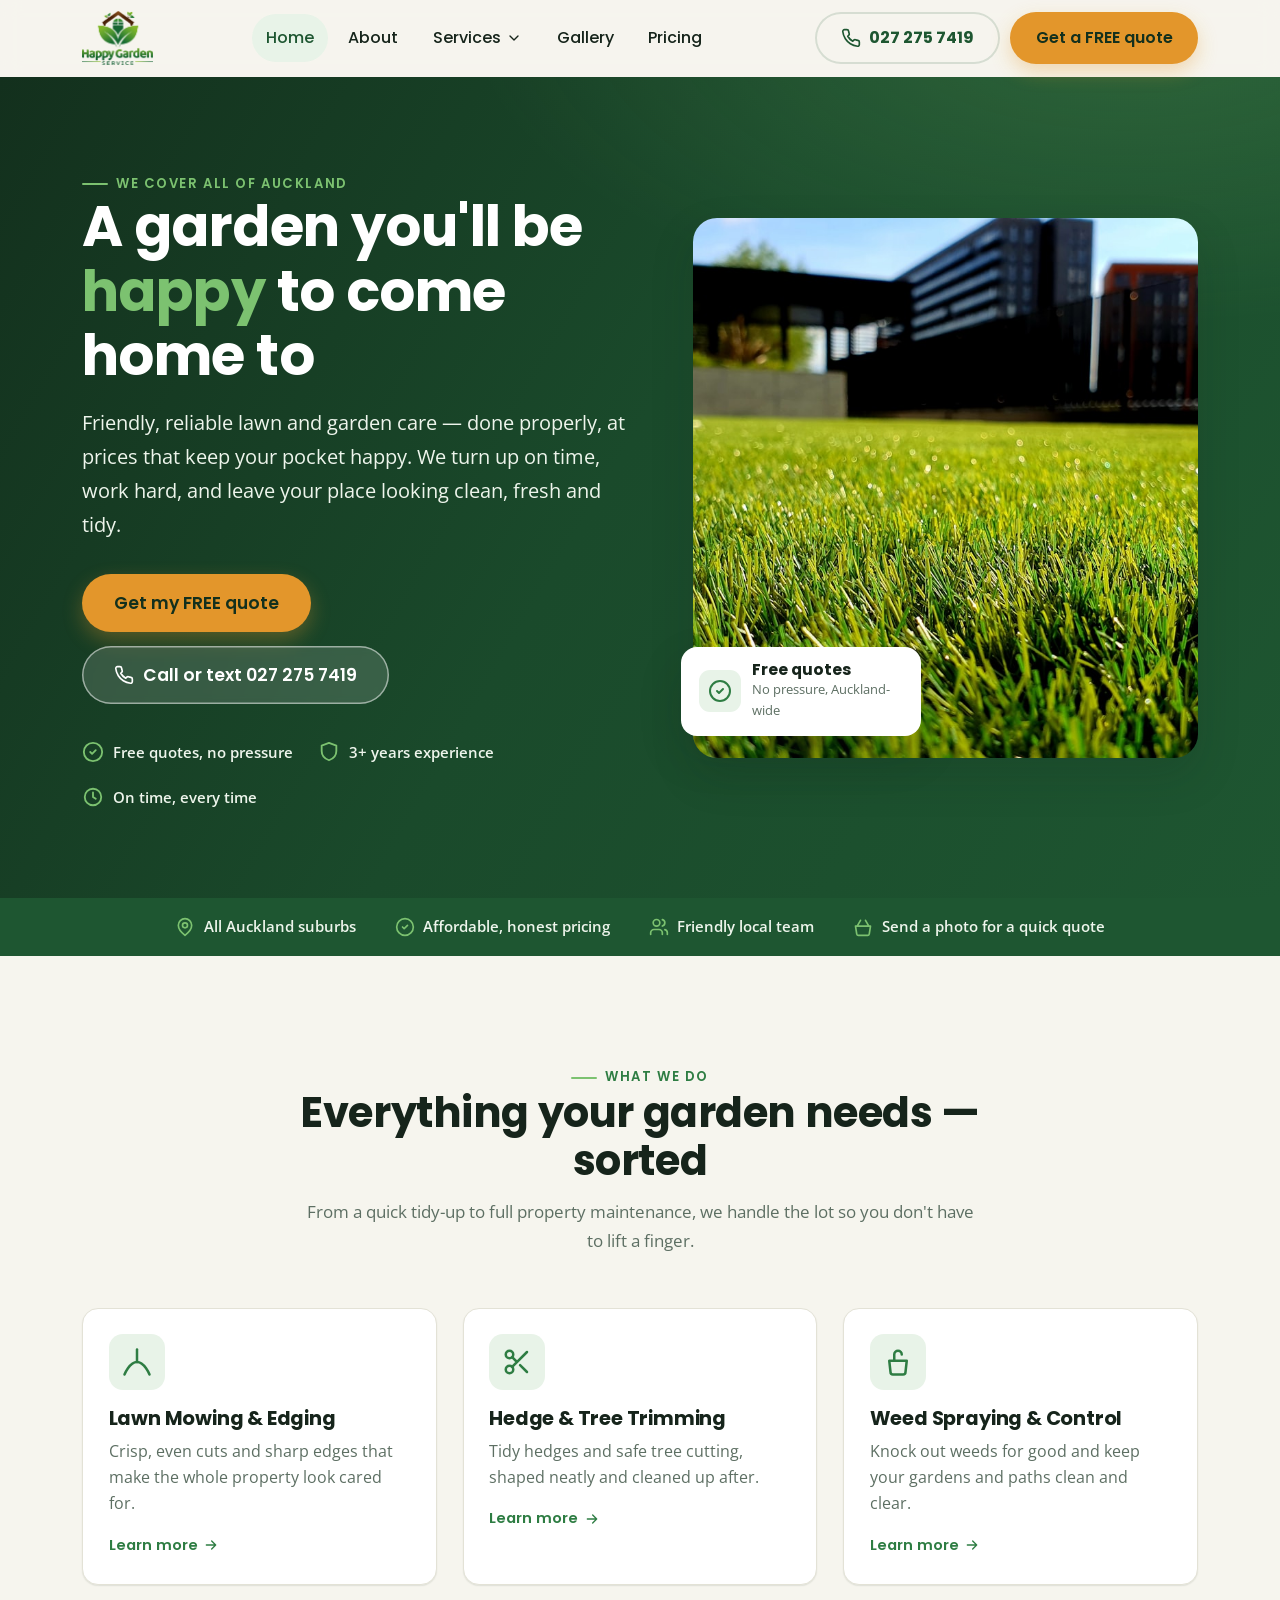
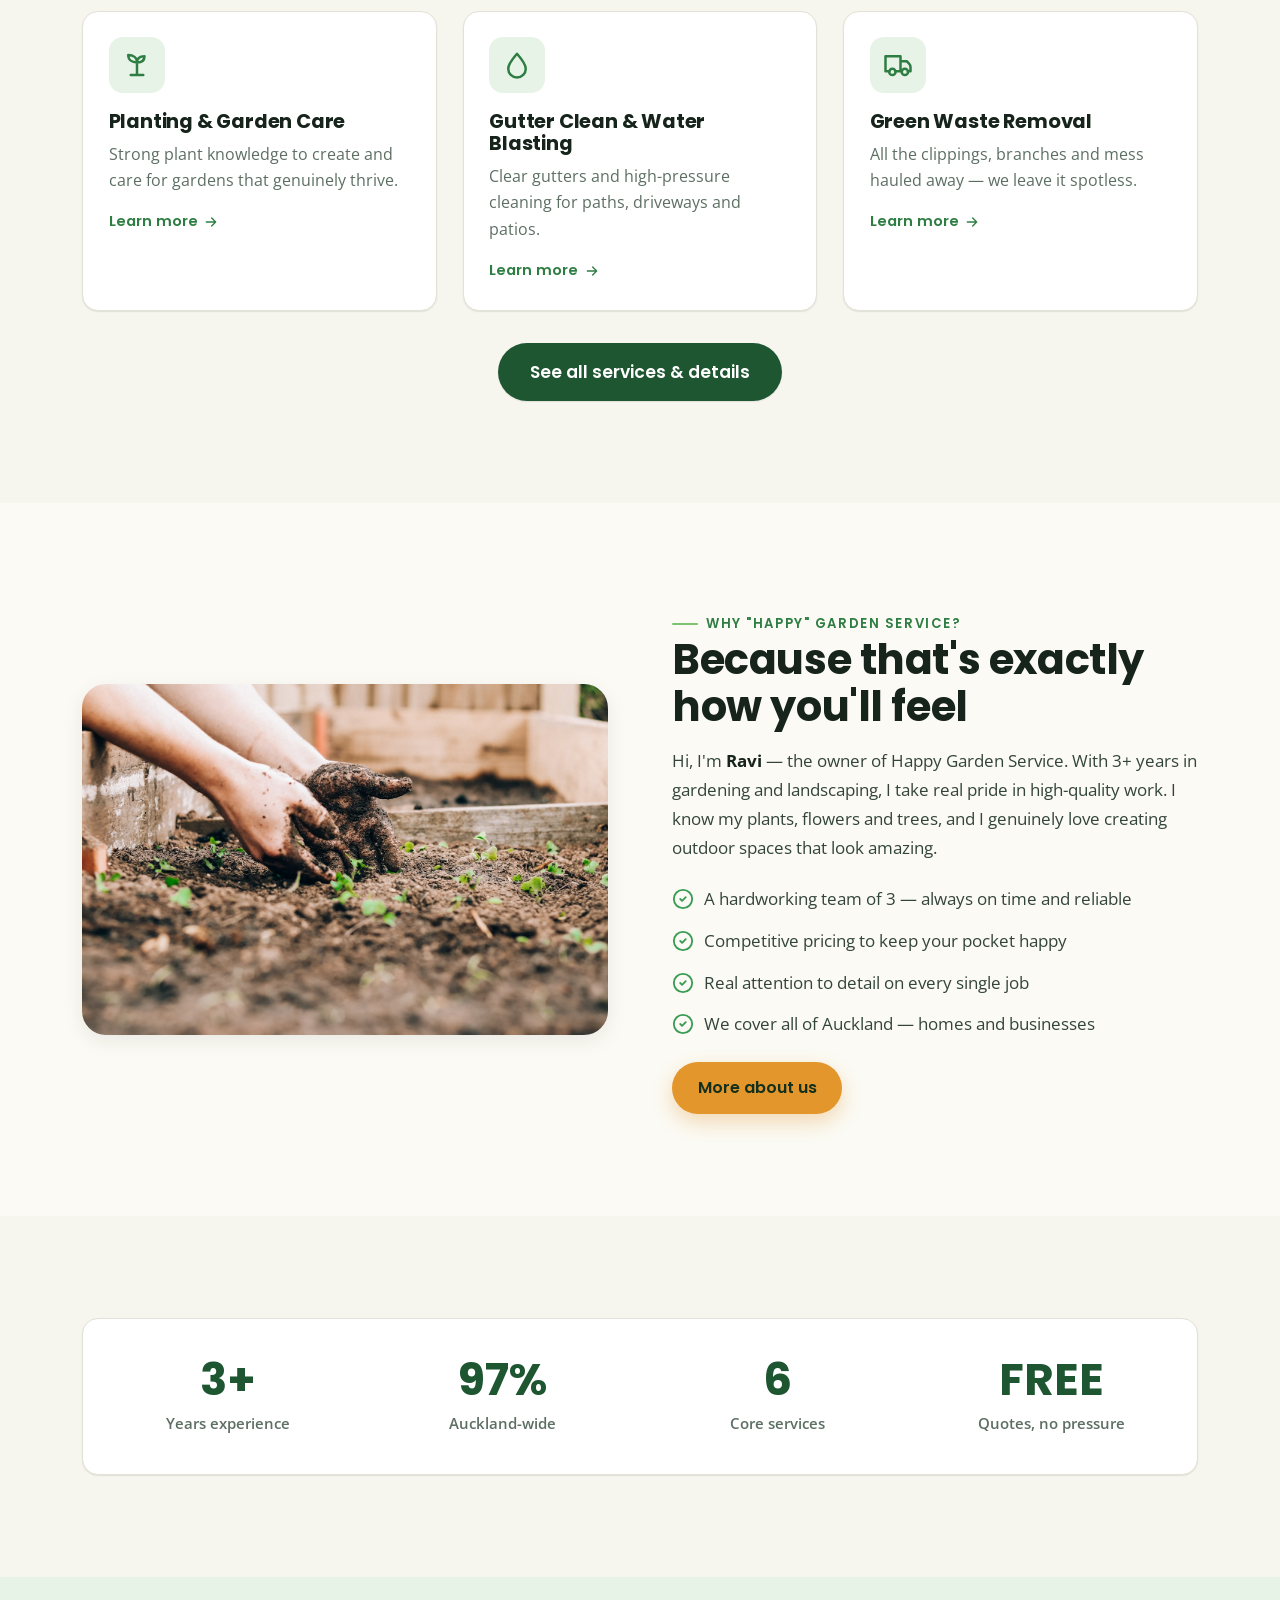
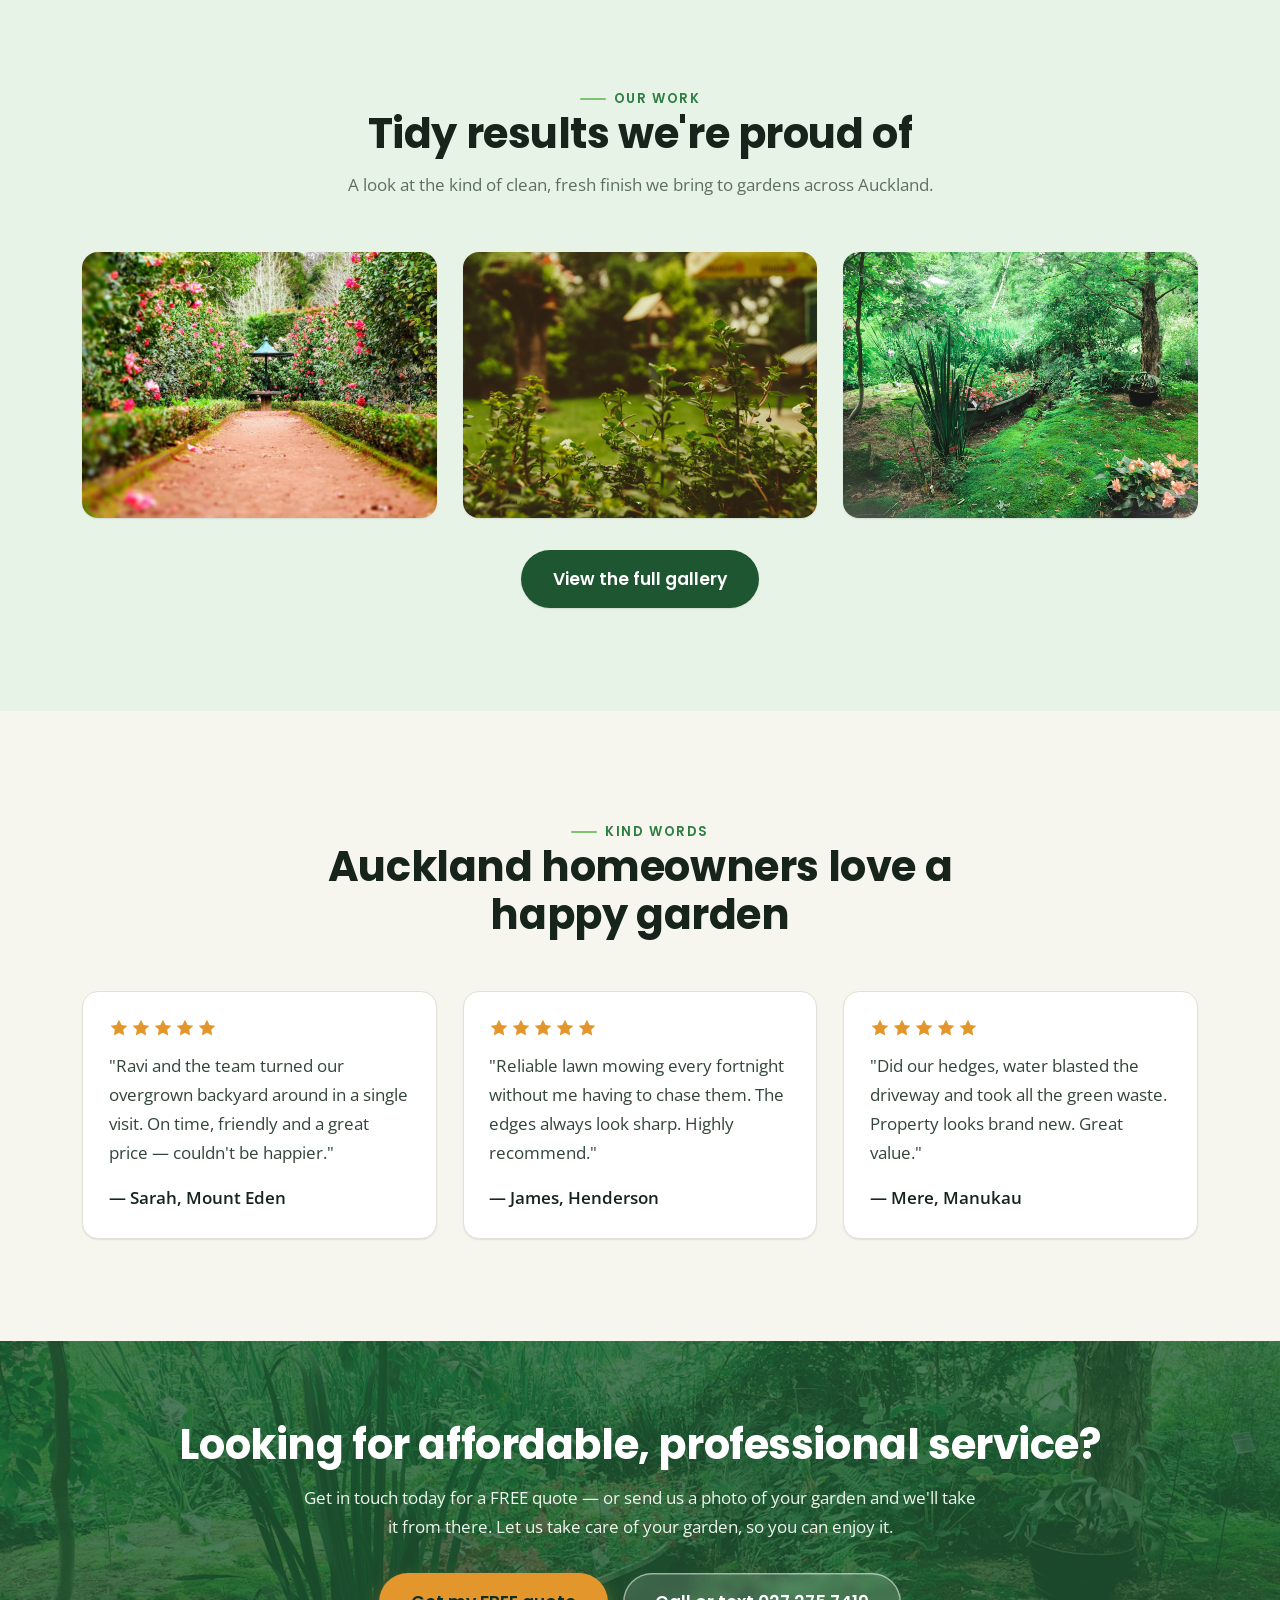
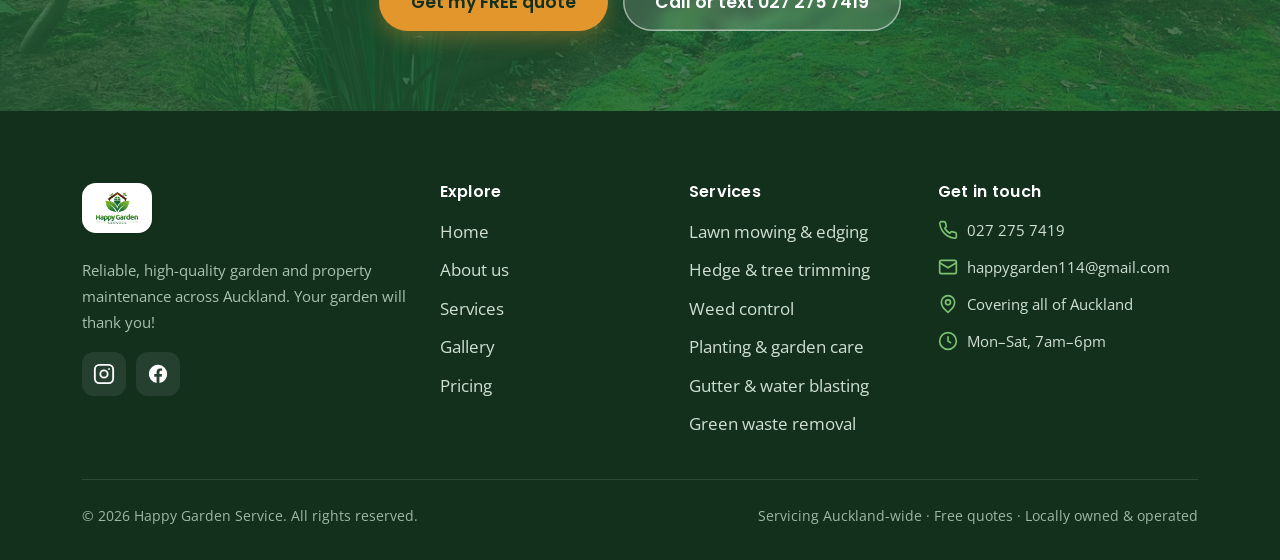
==== commit 960f7cb4: "Fix 'After' label cut-off: CSS class collision with after image Real root cause (not cache): the .ta" ====
--- a/index.html
+++ b/index.html
@@ -22,7 +22,7 @@
   <link rel="apple-touch-icon" href="assets/favicon.png" />
   <link rel="preconnect" href="https://fonts.googleapis.com" />
   <link rel="preconnect" href="https://fonts.gstatic.com" crossorigin />
-  <link rel="stylesheet" href="css/styles.css?v=3" />
+  <link rel="stylesheet" href="css/styles.css?v=4" />
 
   <!-- Local business structured data (SEO) -->
   <script type="application/ld+json">
@@ -366,6 +366,6 @@
     </div>
   </footer>
 
-  <script src="js/main.js?v=3" defer></script>
+  <script src="js/main.js?v=4" defer></script>
 </body>
 </html>
--- a/css/styles.css
+++ b/css/styles.css
@@ -351,7 +351,7 @@
 /* inner frame does the clipping; tags live outside it so they're never cut */
 .ba-frame { position: absolute; inset: 0; border-radius: var(--radius-lg); overflow: hidden; }
 .ba img { position: absolute; inset: 0; width: 100%; height: 100%; object-fit: cover; }
-.ba .after { clip-path: inset(0 0 0 50%); }
+.ba img.after { clip-path: inset(0 0 0 50%); }  /* scope to the image, NOT the .tag.after label */
 .ba .tag { position: absolute; bottom: 16px; z-index: 6; pointer-events: none; white-space: nowrap; padding: .4rem .85rem; border-radius: var(--radius-pill); font-size: .8rem; font-weight: 700; font-family:'Poppins',sans-serif; color: #fff; background: rgba(13,32,20,.8); box-shadow: 0 2px 10px rgba(0,0,0,.28); }
 .ba .tag.before { left: 16px; } .ba .tag.after { right: 16px; }
 .ba .handle { position: absolute; top: 0; bottom: 0; left: 50%; width: 3px; background: #fff; transform: translateX(-50%); box-shadow: 0 0 0 1px rgba(0,0,0,.1); }
